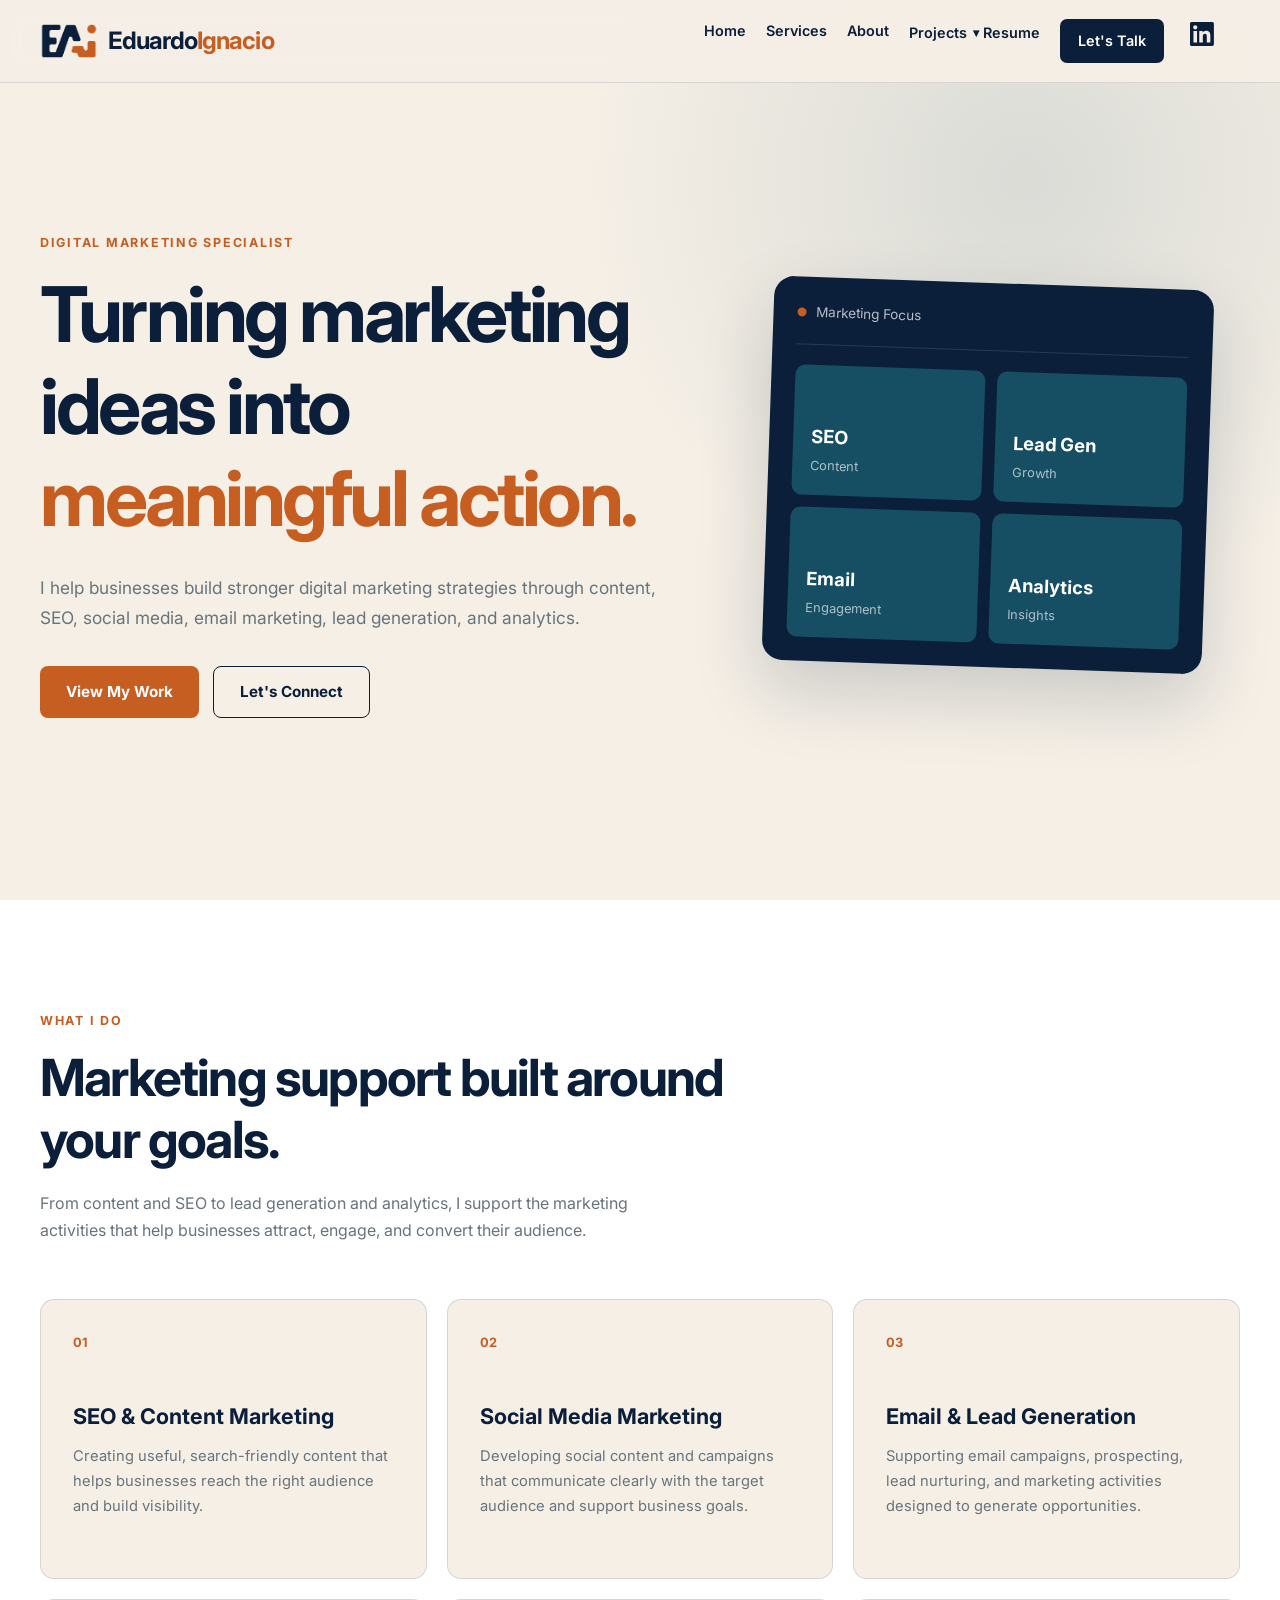
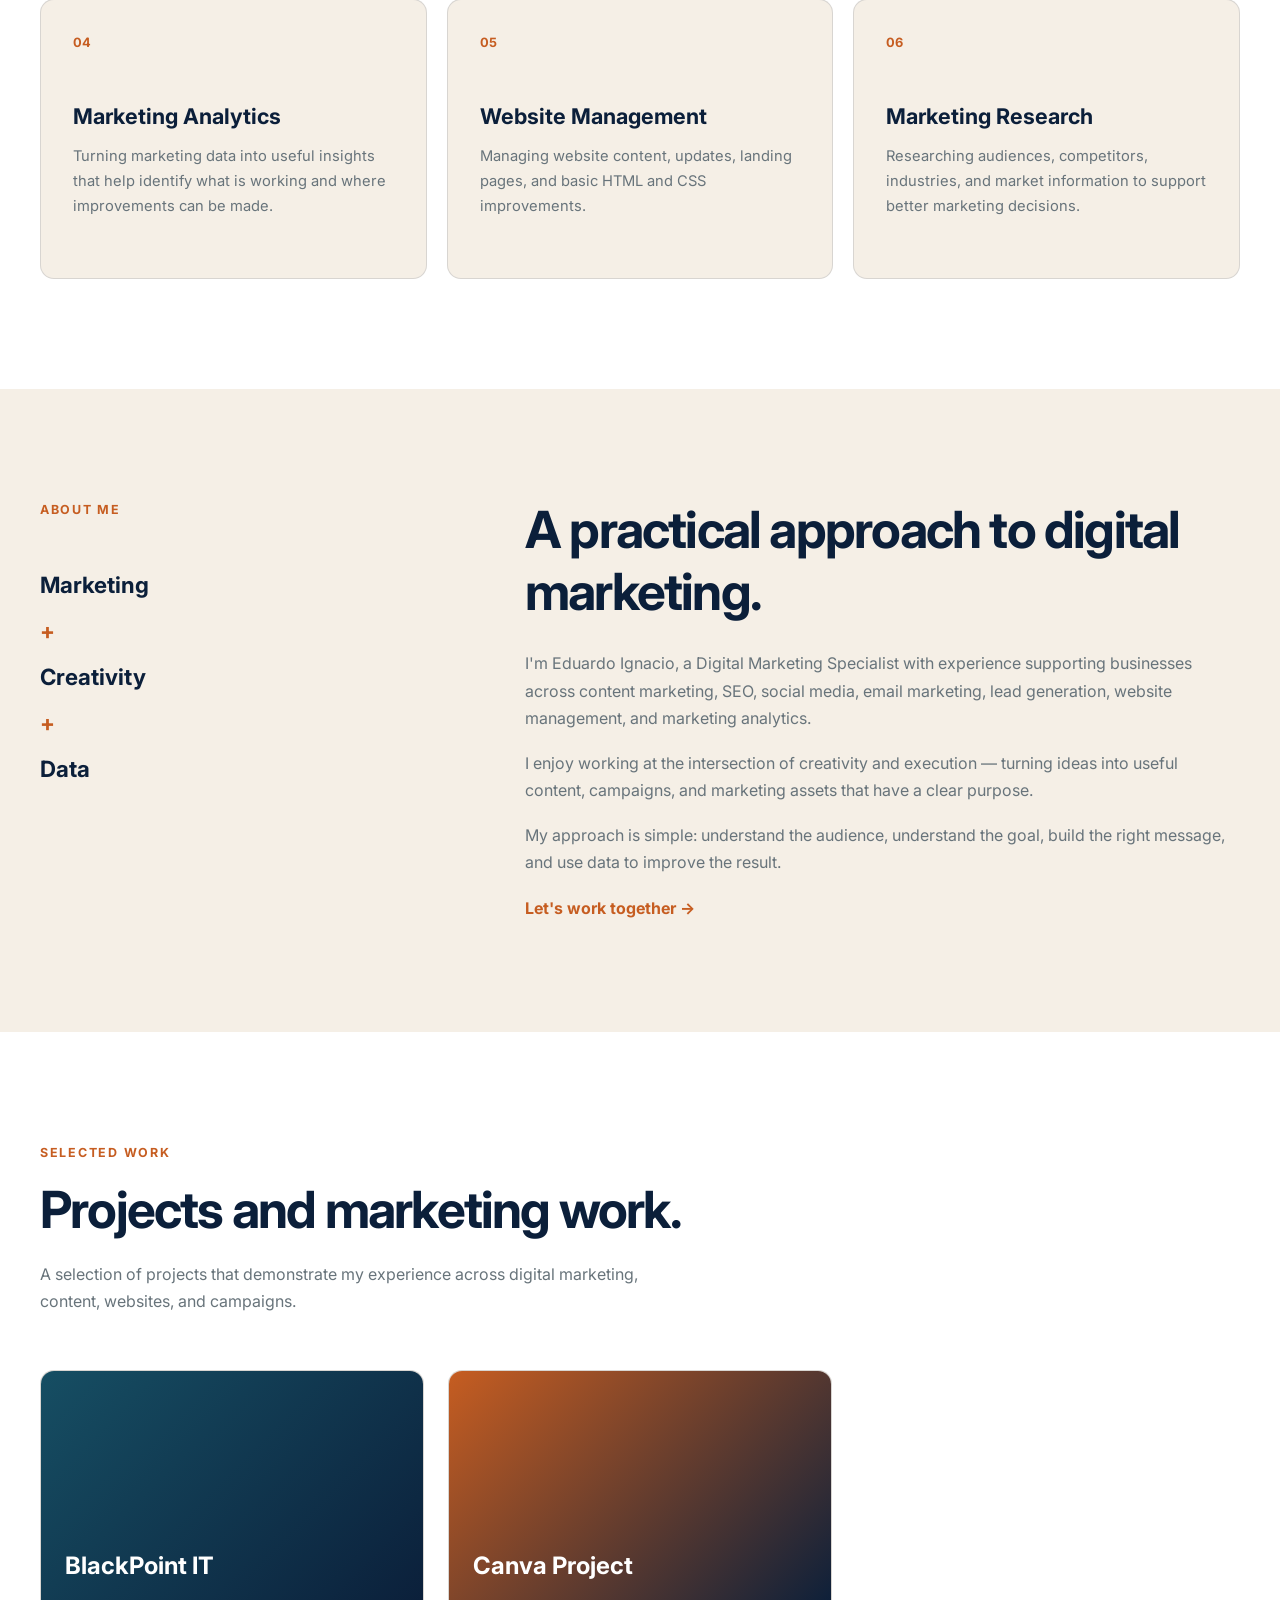
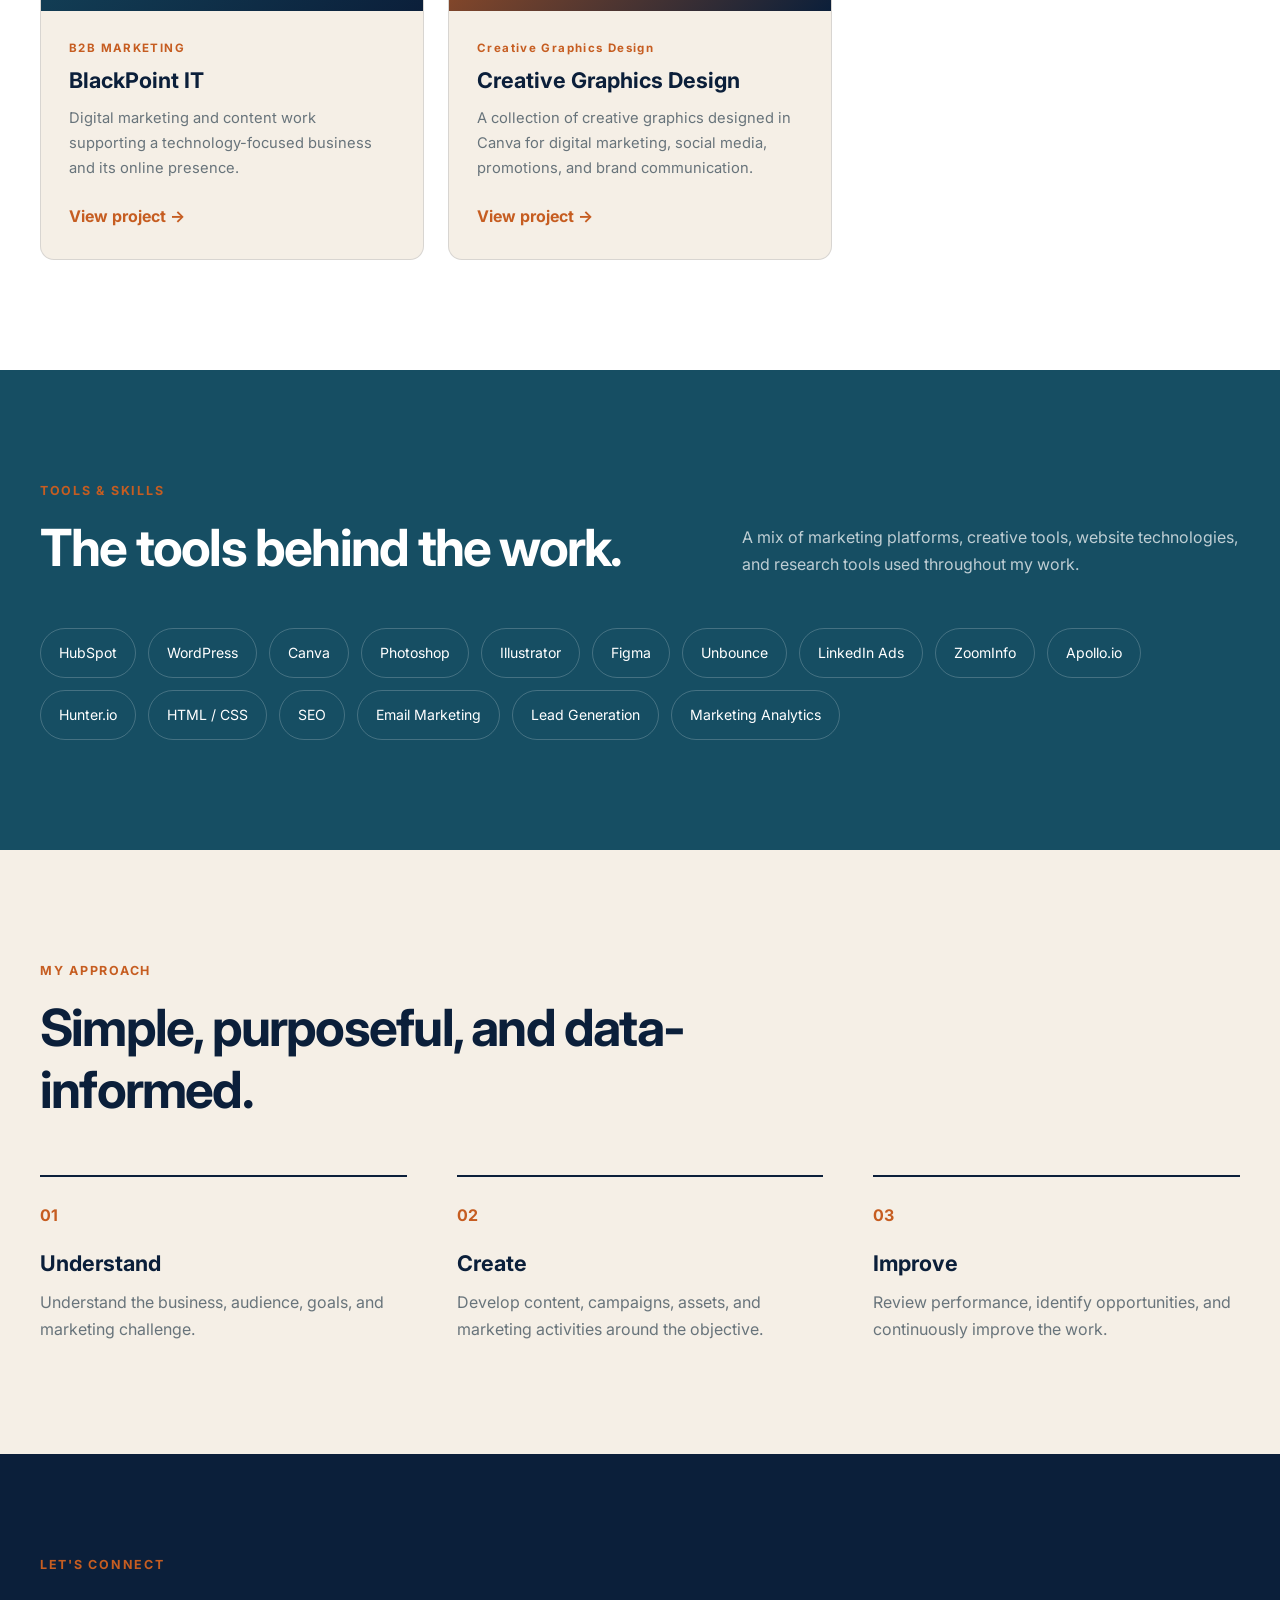
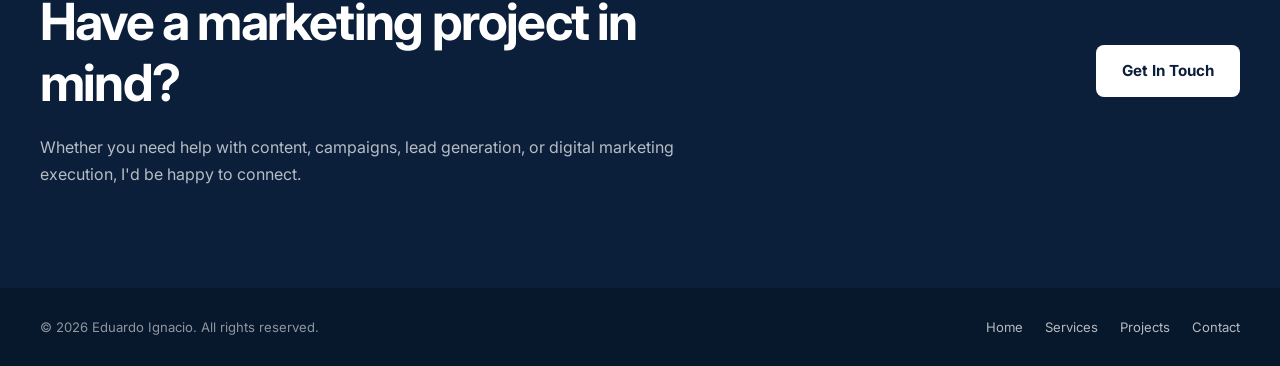
==== index.html @ 4093fd6a "Update index.html" ====
<!DOCTYPE html>
<html lang="en">
<head>
  <meta charset="UTF-8">

  <meta name="viewport" content="width=device-width, initial-scale=1.0">

  <meta
    name="description"
    content="Eduardo Ignacio is a Digital Marketing Specialist focused on SEO, content marketing, social media, email marketing, lead generation, and marketing analytics."
  >

  <title>Eduardo Ignacio | Digital Marketing Specialist</title>

  <!-- Google Font -->
  <link rel="preconnect" href="https://fonts.googleapis.com">
  <link rel="preconnect" href="https://fonts.gstatic.com" crossorigin>

  <link
    href="https://fonts.googleapis.com/css2?family=Inter:wght@400;500;600;700&display=swap"
    rel="stylesheet"
  >

  <link rel="icon" type="image/png" href="assets/favicon-b-o.png">

  <!-- Stylesheet -->
  <link rel="stylesheet" href="styles.css">
</head>

<body>

 <!-- =========================
     HEADER
========================== -->

<header class="site-header">

  <nav class="nav container" aria-label="Primary navigation">

    <a class="brand" href="index.html" aria-label="Eduardo Ignacio">

      <img src="assets/favicon-b-o.png" alt="Eduardo Ignacio">

    </a>

    <a href="index.html" class="logo">
      Eduardo<span>Ignacio</span>
    </a>



    <button
      class="menu-toggle"
      id="menu-toggle"
      type="button"
      aria-label="Open navigation menu"
      aria-expanded="false"
    >
      <span></span>
      <span></span>
      <span></span>
    </button>

    <div class="nav-links" id="nav-links">

      <a href="#home">Home</a>
      <a href="#services">Services</a>
      <a href="#about">About</a>

<div class="nav-dropdown">
  <a href="#projects" class="nav-dropdown-toggle">
    Projects
    <span class="dropdown-arrow">▾</span>
  </a>
  <a href="#resume">Resume</a>
  <div class="dropdown-menu">
    <a href="blackpoint-it.html">BlackPoint</a>
  </div>
</div>



      <a href="mailto:eaignacio03@gmail.com?subject=I%20would%20like%20to%20know%20more%20about%20your%20services&body=Hi%20Eduardo%2C%0A%0AI%20am%20interested%20in%20your%20services.%20Can%20you%20please%20get%20back%20to%20me,%20and%20let%27s%20talk%20about%20it.%0A%0AThank%20you%21"   target="_blank" rel="noopener noreferrer"  class="nav-cta" >Let's Talk</a>

      <div class="socials" aria-label="Social links">
        <a
          href="https://www.linkedin.com/in/eduardo-iii-ignacio-841a6138a/"
          target="_blank"
          rel="noopener noreferrer"
          aria-label="LinkedIn"
        >
          <img src="assets/LinkedIn_Icon.svg" alt="">
        </a>
      </div>

    </div>

  </nav>

</header>


  <main>

    <!-- =========================
         HERO
    ========================== -->

    <section class="hero" id="home">

      <div class="container hero-container">

        <div class="hero-content">

          <p class="eyebrow">
            DIGITAL MARKETING SPECIALIST
          </p>

          <h1>
            Turning marketing ideas into
            <span>meaningful action.</span>
          </h1>

          <p class="hero-description">
            I help businesses build stronger digital marketing strategies
            through content, SEO, social media, email marketing, lead
            generation, and analytics.
          </p>

          <div class="hero-buttons">

            <a href="#projects" class="btn btn-primary">
              View My Work
            </a>

            <a href="mailto:eaignacio03@gmail.com?subject=I%20would%20like%20to%20know%20more%20about%20your%20services&body=Hi%20Eduardo%2C%0A%0AI%20am%20interested%20in%20your%20services.%20Can%20you%20please%20get%20back%20to%20me,%20and%20let%27s%20talk%20about%20it.%0A%0AThank%20you%21" target="_blank" rel="noopener noreferrer" class="btn btn-secondary">
              Let's Connect
            </a>

          </div>

        </div>


        <div class="hero-visual">

          <div class="hero-card">

            <div class="hero-card-top">
              <span class="status-dot"></span>
              <span>Marketing Focus</span>
            </div>

            <div class="hero-card-main">

              <div class="metric">
                <strong>SEO</strong>
                <span>Content</span>
              </div>

              <div class="metric">
                <strong>Lead Gen</strong>
                <span>Growth</span>
              </div>

              <div class="metric">
                <strong>Email</strong>
                <span>Engagement</span>
              </div>

              <div class="metric">
                <strong>Analytics</strong>
                <span>Insights</span>
              </div>

            </div>

          </div>

        </div>

      </div>

    </section>


    <!-- =========================
         SERVICES
    ========================== -->

    <section class="section services-section" id="services">

      <div class="container">

        <div class="section-heading">

          <p class="eyebrow">
            WHAT I DO
          </p>

          <h2>
            Marketing support built around your goals.
          </h2>

          <p>
            From content and SEO to lead generation and analytics,
            I support the marketing activities that help businesses
            attract, engage, and convert their audience.
          </p>

        </div>


        <div class="services-grid">

          <article class="service-card">

            <div class="service-number">01</div>

            <h3>
              SEO & Content Marketing
            </h3>

            <p>
              Creating useful, search-friendly content that helps
              businesses reach the right audience and build visibility.
            </p>

          </article>


          <article class="service-card">

            <div class="service-number">02</div>

            <h3>
              Social Media Marketing
            </h3>

            <p>
              Developing social content and campaigns that communicate
              clearly with the target audience and support business goals.
            </p>

          </article>


          <article class="service-card">

            <div class="service-number">03</div>

            <h3>
              Email & Lead Generation
            </h3>

            <p>
              Supporting email campaigns, prospecting, lead nurturing,
              and marketing activities designed to generate opportunities.
            </p>

          </article>


          <article class="service-card">

            <div class="service-number">04</div>

            <h3>
              Marketing Analytics
            </h3>

            <p>
              Turning marketing data into useful insights that help
              identify what is working and where improvements can be made.
            </p>

          </article>


          <article class="service-card">

            <div class="service-number">05</div>

            <h3>
              Website Management
            </h3>

            <p>
              Managing website content, updates, landing pages, and
              basic HTML and CSS improvements.
            </p>

          </article>


          <article class="service-card">

            <div class="service-number">06</div>

            <h3>
              Marketing Research
            </h3>

            <p>
              Researching audiences, competitors, industries, and
              market information to support better marketing decisions.
            </p>

          </article>

        </div>

      </div>

    </section>


    <!-- =========================
         ABOUT
    ========================== -->

    <section class="section about-section" id="about">

      <div class="container about-grid">

        <div class="about-label">

          <p class="eyebrow">
            ABOUT ME
          </p>

          <div class="about-highlight">
            <span>Marketing</span>
            <strong>+</strong>
            <span>Creativity</span>
            <strong>+</strong>
            <span>Data</span>
          </div>

        </div>


        <div class="about-content">

          <h2>
            A practical approach to digital marketing.
          </h2>

          <p>
            I'm Eduardo Ignacio, a Digital Marketing Specialist with
            experience supporting businesses across content marketing,
            SEO, social media, email marketing, lead generation,
            website management, and marketing analytics.
          </p>

          <p>
            I enjoy working at the intersection of creativity and
            execution — turning ideas into useful content, campaigns,
            and marketing assets that have a clear purpose.
          </p>

          <p>
            My approach is simple: understand the audience, understand
            the goal, build the right message, and use data to improve
            the result.
          </p>

          <a href="mailto:eaignacio03@gmail.com?subject=I%20would%20like%20to%20know%20more%20about%20your%20services&body=Hi%20Eduardo%2C%0A%0AI%20am%20interested%20in%20your%20services.%20Can%20you%20please%20get%20back%20to%20me,%20and%20let%27s%20talk%20about%20it.%0A%0AThank%20you%21" target="_blank" rel="noopener noreferrer" class="text-link">
            Let's work together →
          </a>

        </div>

      </div>

    </section>


    <!-- =========================
         PROJECTS
    ========================== -->

    <section class="section projects-section" id="projects">

      <div class="container">

        <div class="section-heading">

          <p class="eyebrow">
            SELECTED WORK
          </p>

          <h2>
            Projects and marketing work.
          </h2>

          <p>
            A selection of projects that demonstrate my experience
            across digital marketing, content, websites, and campaigns.
          </p>

        </div>


        <div class="projects-grid">

<!-- /Temporarily Hidden/

          <article class="project-card">

            <div class="project-image project-image-one">
              <span>Digital Dealer</span>
            </div>

            <div class="project-content">

              <p class="project-category">
                EVENT MARKETING
              </p>

              <h3>
                Digital Dealer
              </h3>

              <p>
                Marketing support across event content, email campaigns,
                SEO, website content, and digital communications.
              </p>

              <a href="#" class="text-link">
                View project →
              </a>

            </div>

          </article>

-->
          <article class="project-card">

            <div class="project-image project-image-two">
              <span>BlackPoint IT</span>
            </div>

            <div class="project-content">

              <p class="project-category">
                B2B MARKETING
              </p>

              <h3>
                BlackPoint IT
              </h3>

              <p>
                Digital marketing and content work supporting a
                technology-focused business and its online presence.
              </p>

              <a href="blackpoint-it.html" class="text-link">
                View project →
              </a>

            </div>

          </article>


          <article class="project-card">

            <div class="project-image project-image-three">
              <span>Canva Project</span>
            </div>

            <div class="project-content">

              <p class="project-category">
                Creative Graphics Design
              </p>

              <h3>
                Creative Graphics Design
              </h3>

              <p>
                A collection of creative graphics designed in Canva for digital marketing, social media, promotions, and brand communication.
              </p>

              <a href="https://www.canva.com/design/DAHWvpJ0Lf8/FbAU0pNaQBJ4EvLHcNLMhA/edit" class="text-link">
                View project →
              </a>

            </div>

          </article>

        </div>

      </div>

    </section>


    <!-- =========================
         SKILLS
    ========================== -->

    <section class="section skills-section" id="skills">

      <div class="container">

        <div class="skills-header">

          <div>

            <p class="eyebrow">
              TOOLS & SKILLS
            </p>

            <h2>
              The tools behind the work.
            </h2>

          </div>

          <p>
            A mix of marketing platforms, creative tools, website
            technologies, and research tools used throughout my work.
          </p>

        </div>


        <div class="skills-list">

          <span>HubSpot</span>
          <span>WordPress</span>
          <span>Canva</span>
          <span>Photoshop</span>
          <span>Illustrator</span>
          <span>Figma</span>
          <span>Unbounce</span>
          <span>LinkedIn Ads</span>
          <span>ZoomInfo</span>
          <span>Apollo.io</span>
          <span>Hunter.io</span>
          <span>HTML / CSS</span>
          <span>SEO</span>
          <span>Email Marketing</span>
          <span>Lead Generation</span>
          <span>Marketing Analytics</span>

        </div>

      </div>

    </section>


    <!-- =========================
         PROCESS
    ========================== -->

    <section class="section process-section">

      <div class="container">

        <div class="section-heading">

          <p class="eyebrow">
            MY APPROACH
          </p>

          <h2>
            Simple, purposeful, and data-informed.
          </h2>

        </div>


        <div class="process-grid">

          <div class="process-item">

            <span>01</span>

            <h3>
              Understand
            </h3>

            <p>
              Understand the business, audience, goals, and
              marketing challenge.
            </p>

          </div>


          <div class="process-item">

            <span>02</span>

            <h3>
              Create
            </h3>

            <p>
              Develop content, campaigns, assets, and marketing
              activities around the objective.
            </p>

          </div>


          <div class="process-item">

            <span>03</span>

            <h3>
              Improve
            </h3>

            <p>
              Review performance, identify opportunities, and
              continuously improve the work.
            </p>

          </div>

        </div>

      </div>

    </section>


    <!-- =========================
         CONTACT
    ========================== -->

    <section class="contact-section" id="contact">

      <div class="container contact-container">

        <div>

          <p class="eyebrow">
            LET'S CONNECT
          </p>

          <h2>
            Have a marketing project in mind?
          </h2>

          <p>
            Whether you need help with content, campaigns, lead
            generation, or digital marketing execution, I'd be happy
            to connect.
          </p>

        </div>


        <a
          href="mailto:eaignacio03@gmail.com?subject=I%20would%20like%20to%20know%20more%20about%20your%20services&body=Hi%20Eduardo%2C%0A%0AI%20am%20interested%20in%20your%20services.%20Can%20you%20please%20get%20back%20to%20me,%20and%20let%27s%20talk%20about%20it.%0A%0AThank%20you%21" target="_blank" rel="noopener noreferrer"
          class="btn btn-light"
        >
          Get In Touch
        </a>

      </div>

    </section>

  </main>


  <!-- =========================
       FOOTER
  ========================== -->

  <footer class="site-footer">

    <div class="container footer-container">

      <p>
        © <span id="current-year"></span> Eduardo Ignacio.
        All rights reserved.
      </p>

      <div class="footer-links">

        <a href="#home">Home</a>
        <a href="#services">Services</a>
        <a href="#projects">Projects</a>
        <a href="#">Contact</a>

      </div>

    </div>

  </footer>


  <!-- JavaScript -->
  <script src="script.js"></script>

</body>
</html>
---- styles.css ----
/* =========================================================
   EDUARDO IGNACIO PORTFOLIO
   Main Stylesheet
   ========================================================= */

/* =========================================================
   9. SOCIAL MEDIA ICONS
   ========================================================= */

.socials {
  display: flex;
  gap: 15px;
  margin-left: 3px;
}

.socials img {
  width: 30px;
  height: 30px;
  display: block;
  object-fit: contain;
}



/* =========================================================
   VARIABLES
   ========================================================= */

:root {
  --main: #0b1f3a;
  --secondary: #164e63;
  --accent: #c65d21;
  --background: #f5efe6;
  --text: #263238;

  --white: #ffffff;
  --muted: #68747b;
  --border: rgba(11, 31, 58, 0.12);

  --max-width: 1200px;

  --radius: 14px;
  --transition: 0.25s ease;
}


/* =========================================================
   RESET
   ========================================================= */

* {
  box-sizing: border-box;
  margin: 0;
  padding: 0;
}

html {
  scroll-behavior: smooth;
}

body {
  font-family: "Inter", sans-serif;
  background: var(--background);
  color: var(--text);
  line-height: 1.7;
}

img {
  max-width: 100%;
  display: block;
}

a {
  color: inherit;
  text-decoration: none;
}

button,
a {
  -webkit-tap-highlight-color: transparent;
}


/* =========================================================
   GLOBAL
   ========================================================= */

.container {
  width: min(100% - 40px, var(--max-width));
  margin: 0 auto;
}

.section {
  padding: 110px 0;
}

.eyebrow {
  margin-bottom: 16px;
  color: var(--accent);
  font-size: 0.78rem;
  font-weight: 700;
  letter-spacing: 0.14em;
}

h1,
h2,
h3 {
  color: var(--main);
  line-height: 1.2;
}

h1 {
  font-size: clamp(3rem, 6vw, 5.2rem);
  letter-spacing: -0.045em;
}

h2 {
  font-size: clamp(2.2rem, 4vw, 3.5rem);
  letter-spacing: -0.035em;
}

h3 {
  font-size: 1.35rem;
}

p {
  color: var(--text);
}

.text-link {
  display: inline-block;
  color: var(--accent);
  font-weight: 700;
  transition: var(--transition);
}

.text-link:hover {
  color: var(--secondary);
  transform: translateX(4px);
}


/* =========================================================
   BUTTONS
   ========================================================= */

.btn {
  display: inline-flex;
  align-items: center;
  justify-content: center;

  min-height: 52px;
  padding: 0 26px;

  border-radius: 8px;

  font-size: 0.95rem;
  font-weight: 700;

  transition:
    transform var(--transition),
    background var(--transition),
    color var(--transition);
}

.btn:hover {
  transform: translateY(-2px);
}

.btn-primary {
  background: var(--accent);
  color: var(--white);
}

.btn-primary:hover {
  background: #a94d1b;
}

.btn-secondary {
  border: 1px solid var(--main);
  color: var(--main);
}

.btn-secondary:hover {
  background: var(--main);
  color: var(--white);
}

.btn-light {
  background: var(--white);
  color: var(--main);
}

.btn-light:hover {
  background: var(--background);
}


/* =========================================================
   HEADER
   ========================================================= */

.site-header {
  position: fixed;
  top: 0;
  left: 0;

  width: 100%;

  z-index: 1000;

  background: rgba(245, 239, 230, 0.94);

  border-bottom: 1px solid var(--border);

  backdrop-filter: blur(12px);
}

.nav {
  min-height: 82px;
  display: flex;
  align-items: center;
  justify-content: flex-start;
}


/* BRAND / LOGO */

.brand {
  display: flex;
  align-items: center;
}

.brand img {
  display: block;
  width: 58px;
  height: 58px;
  object-fit: contain;
}

.logo {
  color: var(--main);
  font-size: 1.5rem;
  font-weight: 700;
  letter-spacing: -0.04em;
  margin-left: 10px;
}

.logo span {
  color: var(--accent);
}

.nav-links {
  display: flex;
  align-items: left;
  gap: 20px;
  margin-left: 430px;
}

.nav-links a {
  color: var(--main);
  font-size: 0.9rem;
  font-weight: 600;

  transition: color var(--transition);
}

.nav-links a:hover {
  color: var(--accent);
}

.nav-links .nav-cta {
  padding: 10px 18px;

  background: var(--main);
  color: var(--white);

  border-radius: 7px;
}

.nav-links .nav-cta:hover {
  background: var(--accent);
  color: var(--white);
}

/* =========================
   PROJECTS DROPDOWN
========================= */

.nav-dropdown {
  position: relative;
}

.nav-dropdown-toggle {
  display: inline-flex;
  align-items: center;
  gap: 6px;
}

.dropdown-arrow {
  font-size: 0.75rem;
  transition: transform 0.25s ease;
}

/* Dropdown menu */

.dropdown-menu {
  position: absolute;
  top: calc(100% + 12px);
  left: 50%;
  transform: translateX(-50%) translateY(6px);

  width: 190px;
  padding: 8px;

  background: var(--white);
  border: 1px solid var(--border);
  border-radius: 12px;

  box-shadow: 0 12px 30px rgba(11, 31, 58, 0.12);

  opacity: 0;
  visibility: hidden;
  pointer-events: none;

  transition:
    opacity 0.2s ease,
    visibility 0.2s ease,
    transform 0.2s ease;

  z-index: 1000;
}

/* Small invisible bridge between Projects and dropdown */
.dropdown-menu::before {
  content: "";
  position: absolute;
  top: -12px;
  left: 0;
  right: 0;
  height: 12px;
}

/* Show dropdown on hover */

.nav-dropdown:hover .dropdown-menu,
.nav-dropdown:focus-within .dropdown-menu {
  opacity: 1;
  visibility: visible;
  pointer-events: auto;
  transform: translateX(-50%) translateY(0);
}

/* Rotate arrow */

.nav-dropdown:hover .dropdown-arrow,
.nav-dropdown:focus-within .dropdown-arrow {
  transform: rotate(180deg);
}

/* Dropdown link */

.dropdown-menu a {
  display: block;
  padding: 11px 14px;

  color: var(--main);
  font-size: 0.9rem;
  font-weight: 600;

  border-radius: 8px;
  text-decoration: none;

  transition:
    background 0.2s ease,
    color 0.2s ease;
}

.dropdown-menu a:hover,
.dropdown-menu a:focus {
  background: var(--background);
  color: var(--accent);
}


/* =========================================================
   MOBILE MENU
   ========================================================= */

.menu-toggle {
  display: none;

  width: 44px;
  height: 44px;

  border: 0;
  background: transparent;

  cursor: pointer;
}

.menu-toggle span {
  display: block;

  width: 24px;
  height: 2px;

  margin: 5px auto;

  background: var(--main);

  transition: var(--transition);
}


/* =========================================================
   HERO
   ========================================================= */

.hero {
  min-height: 100vh;

  display: flex;
  align-items: center;

  padding: 150px 0 100px;

  background:
    radial-gradient(
      circle at 80% 20%,
      rgba(22, 78, 99, 0.12),
      transparent 35%
    ),
    var(--background);
}

.hero-container {
  display: grid;

  grid-template-columns:
    minmax(0, 1.1fr)
    minmax(300px, 0.9fr);

  align-items: center;

  gap: 80px;
}

.hero-content {
  max-width: 720px;
}

.hero h1 span {
  color: var(--accent);
}

.hero-description {
  max-width: 650px;

  margin: 28px 0 34px;

  color: var(--muted);

  font-size: 1.08rem;
}

.hero-buttons {
  display: flex;
  flex-wrap: wrap;
  gap: 14px;
}


/* =========================================================
   HERO CARD
   ========================================================= */

.hero-visual {
  display: flex;
  justify-content: center;
}

.hero-card {
  width: 100%;
  max-width: 440px;

  padding: 24px;

  background: var(--main);

  border-radius: 20px;

  box-shadow:
    0 30px 70px rgba(11, 31, 58, 0.18);

  transform: rotate(2deg);
}

.hero-card-top {
  display: flex;
  align-items: center;
  gap: 10px;

  padding-bottom: 20px;

  color: rgba(255, 255, 255, 0.7);

  border-bottom: 1px solid rgba(255, 255, 255, 0.12);

  font-size: 0.85rem;
}

.status-dot {
  width: 9px;
  height: 9px;

  border-radius: 50%;

  background: var(--accent);
}

.hero-card-main {
  display: grid;

  grid-template-columns: 1fr 1fr;

  gap: 12px;

  margin-top: 20px;
}

.metric {
  min-height: 130px;

  display: flex;
  flex-direction: column;
  justify-content: flex-end;

  padding: 18px;

  background: var(--secondary);

  border-radius: 10px;
}

.metric strong {
  color: var(--white);

  font-size: 1.15rem;
}

.metric span {
  margin-top: 3px;

  color: rgba(255, 255, 255, 0.65);

  font-size: 0.8rem;
}


/* =========================================================
   SECTION HEADING
   ========================================================= */

.section-heading {
  max-width: 750px;

  margin-bottom: 55px;
}

.section-heading h2 {
  margin-bottom: 20px;
}

.section-heading > p:last-child {
  max-width: 650px;

  color: var(--muted);
}


/* =========================================================
   SERVICES
   ========================================================= */

.services-section {
  background: var(--white);
}

.services-grid {
  display: grid;

  grid-template-columns:
    repeat(3, minmax(0, 1fr));

  gap: 20px;
}

.service-card {
  min-height: 280px;

  padding: 32px;

  border: 1px solid var(--border);

  border-radius: var(--radius);

  background: var(--background);

  transition:
    transform var(--transition),
    box-shadow var(--transition);
}

.service-card:hover {
  transform: translateY(-6px);

  box-shadow:
    0 20px 40px rgba(11, 31, 58, 0.08);
}

.service-number {
  margin-bottom: 50px;

  color: var(--accent);

  font-size: 0.8rem;
  font-weight: 700;
}

.service-card h3 {
  margin-bottom: 14px;
}

.service-card p {
  color: var(--muted);
  font-size: 0.92rem;
}


/* =========================================================
   ABOUT
   ========================================================= */

.about-section {
  background: var(--background);
}

.about-grid {
  display: grid;

  grid-template-columns:
    0.7fr
    1.3fr;

  gap: 100px;
}

.about-highlight {
  display: flex;
  flex-direction: column;

  max-width: 220px;

  margin-top: 45px;

  color: var(--main);

  font-size: 1.4rem;
  font-weight: 700;
}

.about-highlight strong {
  margin: 8px 0;

  color: var(--accent);
}

.about-content {
  max-width: 700px;
}

.about-content h2 {
  margin-bottom: 28px;
}

.about-content p {
  margin-bottom: 18px;

  color: var(--muted);
}


/* =========================================================
   PROJECTS
   ========================================================= */

.projects-section {
  background: var(--white);
}

.projects-grid {
  display: grid;

  grid-template-columns:
    repeat(3, minmax(0, 1fr));

  gap: 24px;
}

.project-card {
  overflow: hidden;

  background: var(--background);

  border: 1px solid var(--border);

  border-radius: var(--radius);
}

.project-image {
  min-height: 240px;

  display: flex;
  align-items: flex-end;

  padding: 24px;

  background: var(--main);

  color: var(--white);

  font-size: 1.5rem;
  font-weight: 700;
}

.project-image-one {
  background:
    linear-gradient(
      135deg,
      var(--main),
      var(--secondary)
    );
}

.project-image-two {
  background:
    linear-gradient(
      135deg,
      var(--secondary),
      var(--main)
    );
}

.project-image-three {
  background:
    linear-gradient(
      135deg,
      var(--accent),
      var(--main)
    );
}

.project-content {
  padding: 28px;
}

.project-category {
  margin-bottom: 10px;

  color: var(--accent);

  font-size: 0.72rem;
  font-weight: 700;

  letter-spacing: 0.12em;
}

.project-content h3 {
  margin-bottom: 12px;
}

.project-content p:not(.project-category) {
  margin-bottom: 22px;

  color: var(--muted);

  font-size: 0.92rem;
}


/* =========================================================
   SKILLS
   ========================================================= */

.skills-section {
  background: var(--secondary);
}

.skills-section h2,
.skills-section .eyebrow {
  color: var(--white);
}

.skills-section .eyebrow {
  color: var(--accent);
}

.skills-header {
  display: grid;

  grid-template-columns:
    1fr
    0.8fr;

  gap: 80px;

  align-items: end;

  margin-bottom: 50px;
}

.skills-header > p {
  color: rgba(255, 255, 255, 0.72);
}

.skills-list {
  display: flex;

  flex-wrap: wrap;

  gap: 12px;
}

.skills-list span {
  padding: 12px 18px;

  border: 1px solid rgba(255, 255, 255, 0.2);

  border-radius: 50px;

  color: var(--white);

  font-size: 0.88rem;

  transition: var(--transition);
}

.skills-list span:hover {
  background: var(--accent);

  border-color: var(--accent);
}


/* =========================================================
   PROCESS
   ========================================================= */

.process-section {
  background: var(--background);
}

.process-grid {
  display: grid;

  grid-template-columns:
    repeat(3, minmax(0, 1fr));

  gap: 50px;
}

.process-item {
  padding-top: 25px;

  border-top: 2px solid var(--main);
}

.process-item > span {
  color: var(--accent);

  font-weight: 700;
}

.process-item h3 {
  margin: 22px 0 12px;
}

.process-item p {
  color: var(--muted);
}


/* =========================================================
   CONTACT
   ========================================================= */

.contact-section {
  padding: 100px 0;

  background: var(--main);
}

.contact-container {
  display: flex;

  align-items: center;
  justify-content: space-between;

  gap: 50px;
}

.contact-container h2 {
  max-width: 700px;

  margin-bottom: 20px;

  color: var(--white);
}

.contact-container p:not(.eyebrow) {
  max-width: 650px;

  color: rgba(255, 255, 255, 0.7);
}


/* =========================================================
   FOOTER
   ========================================================= */

.site-footer {
  padding: 28px 0;

  background: #07172c;
}

.footer-container {
  display: flex;

  align-items: center;
  justify-content: space-between;

  gap: 20px;
}

.site-footer p {
  color: rgba(255, 255, 255, 0.55);

  font-size: 0.82rem;
}

.footer-links {
  display: flex;
  gap: 22px;
}

.footer-links a {
  color: rgba(255, 255, 255, 0.7);

  font-size: 0.82rem;

  transition: color var(--transition);
}

.footer-links a:hover {
  color: var(--accent);
}


/* =========================================================
   TABLET
   ========================================================= */

@media (max-width: 900px) {

  .section {
    padding: 85px 0;
  }

  .hero-container {
    grid-template-columns: 1fr;

    gap: 60px;
  }

  .hero-content {
    max-width: 800px;
  }

  .hero-visual {
    justify-content: flex-start;
  }

  .services-grid {
    grid-template-columns:
      repeat(2, minmax(0, 1fr));
  }

  .about-grid {
    grid-template-columns: 1fr;

    gap: 40px;
  }

  .about-highlight {
    flex-direction: row;
    align-items: center;

    gap: 12px;

    max-width: none;

    margin-top: 0;
  }

  .about-highlight strong {
    margin: 0;
  }

  .projects-grid {
    grid-template-columns:
      repeat(2, minmax(0, 1fr));
  }

  .projects-grid .project-card:last-child {
    grid-column: 1 / -1;
  }

  .skills-header {
    grid-template-columns: 1fr;

    gap: 20px;
  }

  .process-grid {
    gap: 30px;
  }

}


/* =========================================================
   MOBILE
   ========================================================= */

@media (max-width: 650px) {

  .container {
    width: min(100% - 30px, var(--max-width));
  }

  .section {
    padding: 70px 0;
  }

  /* Navigation */

.nav {
  min-height: 72px;
}

.brand img {
  width: 48px;
  height: 48px;
}

  .menu-toggle {
    display: block;
  }

  .nav-links {
    position: absolute;

    top: 72px;
    left: 0;

    width: 100%;

    display: none;
    flex-direction: column;
    align-items: stretch;

    gap: 0;

    padding: 15px;

    background: var(--main);

    box-shadow:
      0 20px 30px rgba(11, 31, 58, 0.12);
  }

  .nav-links.active {
    display: flex;
  }

  .nav-links a {
    padding: 14px 10px;

    color: var(--white);
  }

  .nav-links .nav-cta {
    margin-top: 8px;

    text-align: center;

    background: var(--accent);
  }

  /* Hero */

  .hero {
    min-height: auto;

    padding: 130px 0 80px;
  }

  .hero-container {
    gap: 45px;
  }

  .hero h1 {
    font-size: clamp(2.7rem, 12vw, 4rem);
  }

  .hero-description {
    font-size: 1rem;
  }

  .hero-buttons {
    flex-direction: column;
    align-items: stretch;
  }

  .btn {
    width: 100%;
  }

  .hero-card {
    transform: none;
  }

  .hero-card-main {
    grid-template-columns: 1fr 1fr;
  }

  .metric {
    min-height: 110px;
  }

  /* Services */

  .services-grid {
    grid-template-columns: 1fr;
  }

  /* Projects */

  .projects-grid {
    grid-template-columns: 1fr;
  }

  .projects-grid .project-card:last-child {
    grid-column: auto;
  }

  /* Process */

  .process-grid {
    grid-template-columns: 1fr;

    gap: 35px;
  }

  /* Contact */

  .contact-container {
    flex-direction: column;

    align-items: flex-start;
  }

  /* Footer */

  .footer-container {
    flex-direction: column;

    align-items: flex-start;
  }

  .footer-links {
    flex-wrap: wrap;
  }

}


/* =========================================================
   SMALL MOBILE
   ========================================================= */

@media (max-width: 400px) {

  .hero-card-main {
    grid-template-columns: 1fr;
  }

  .metric {
    min-height: 90px;
  }

  .about-highlight {
    flex-wrap: wrap;
  }

}
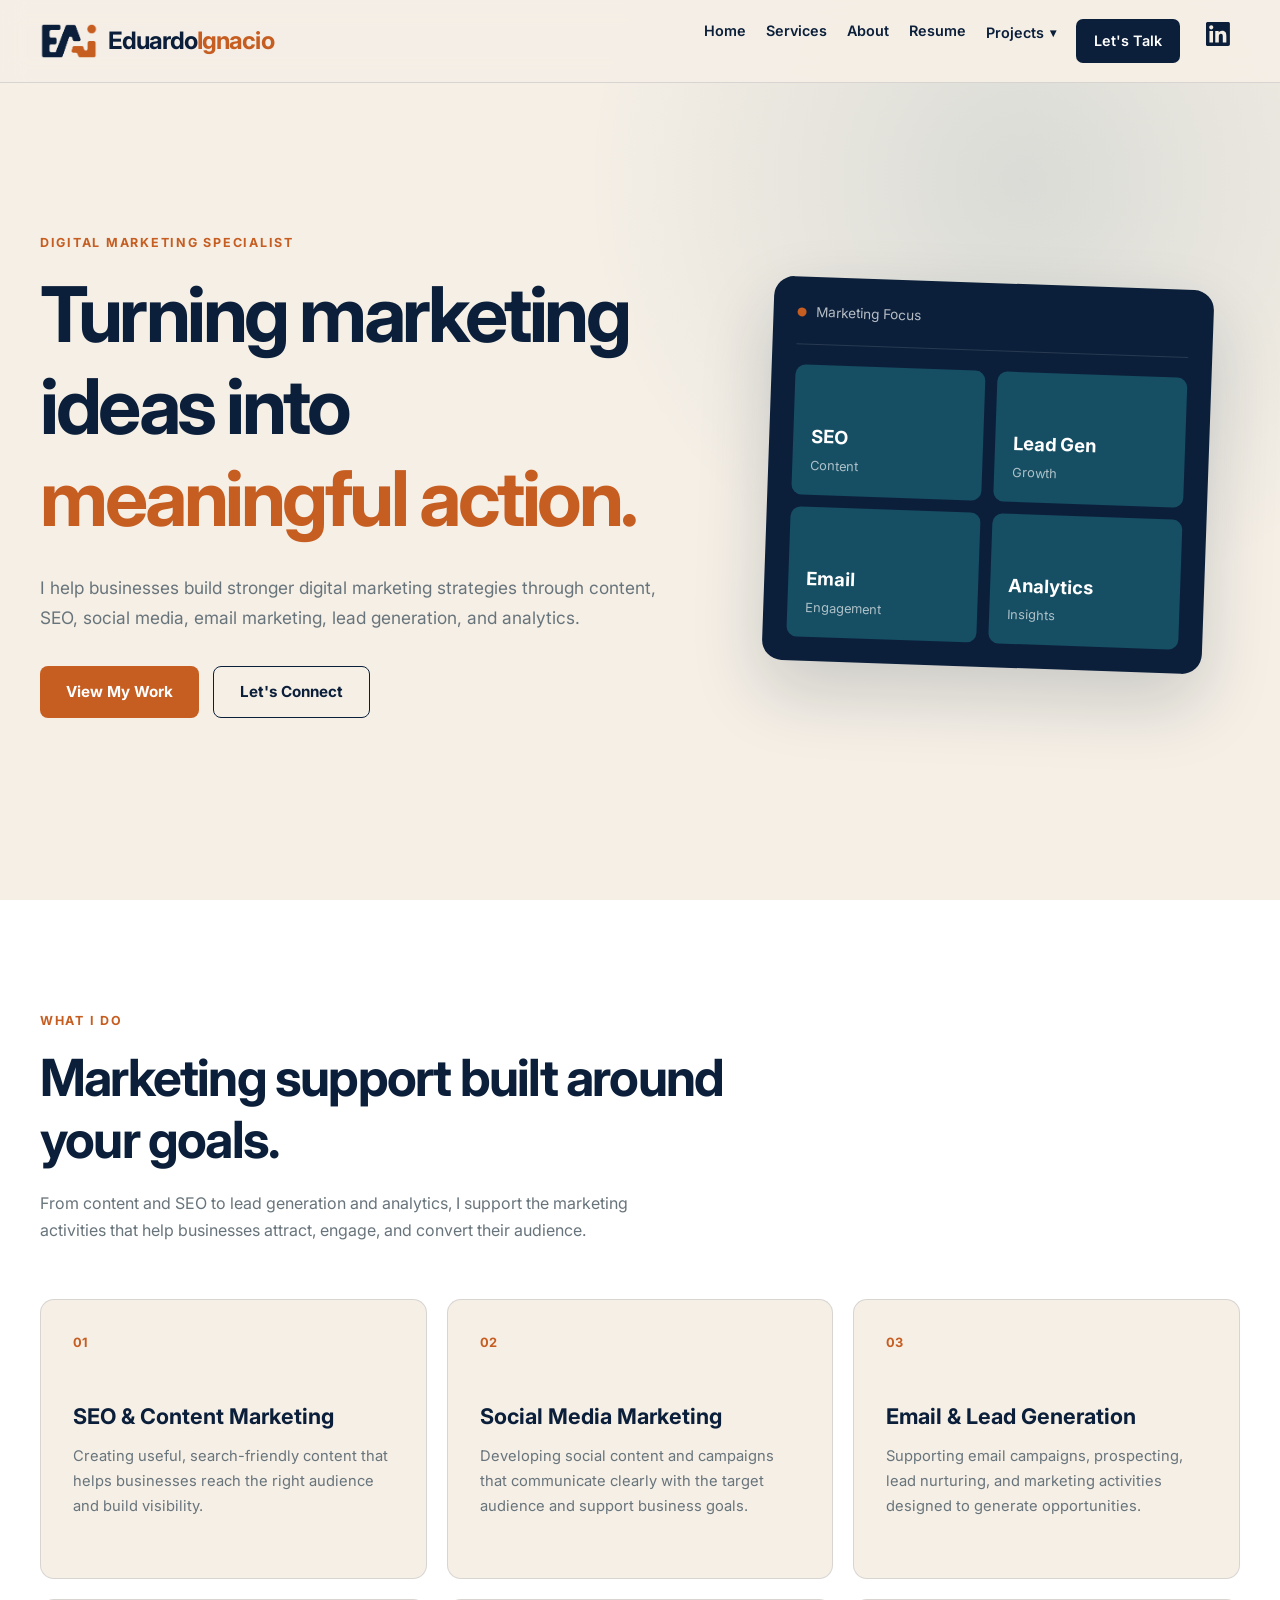
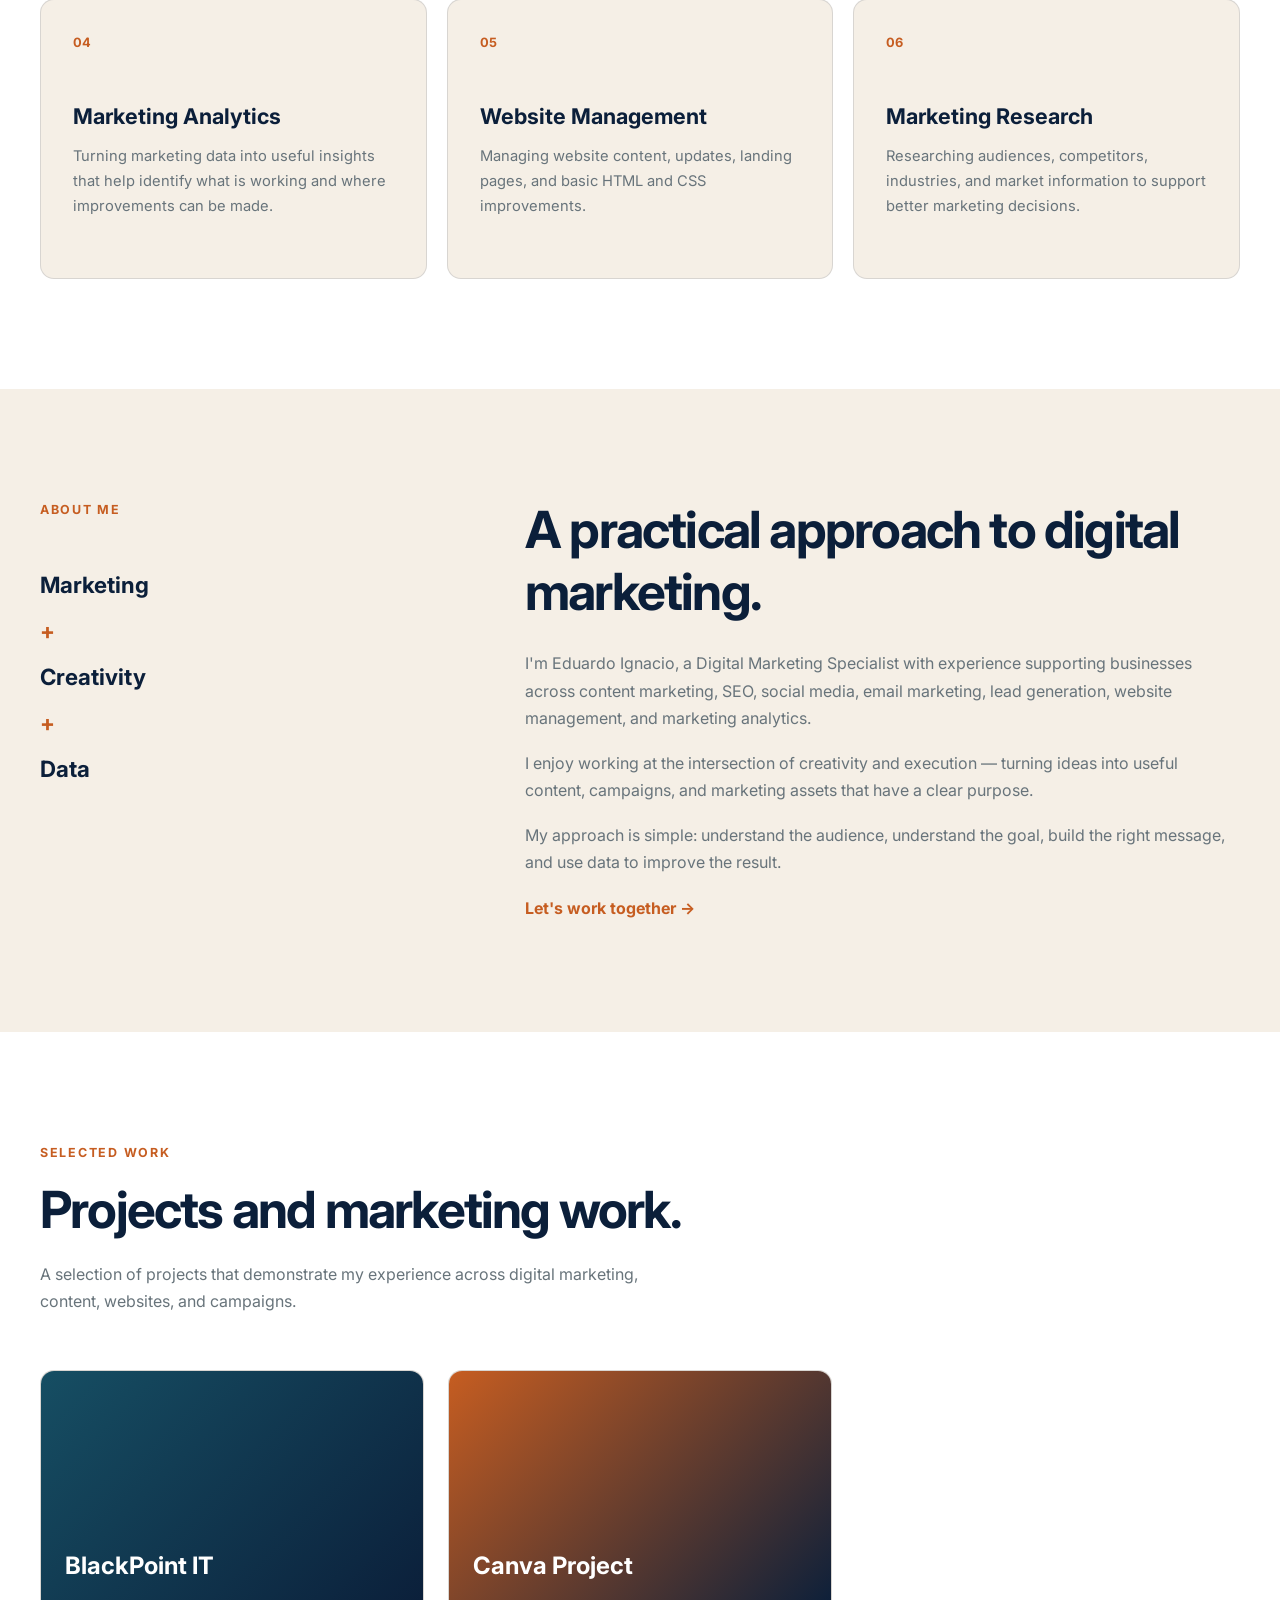
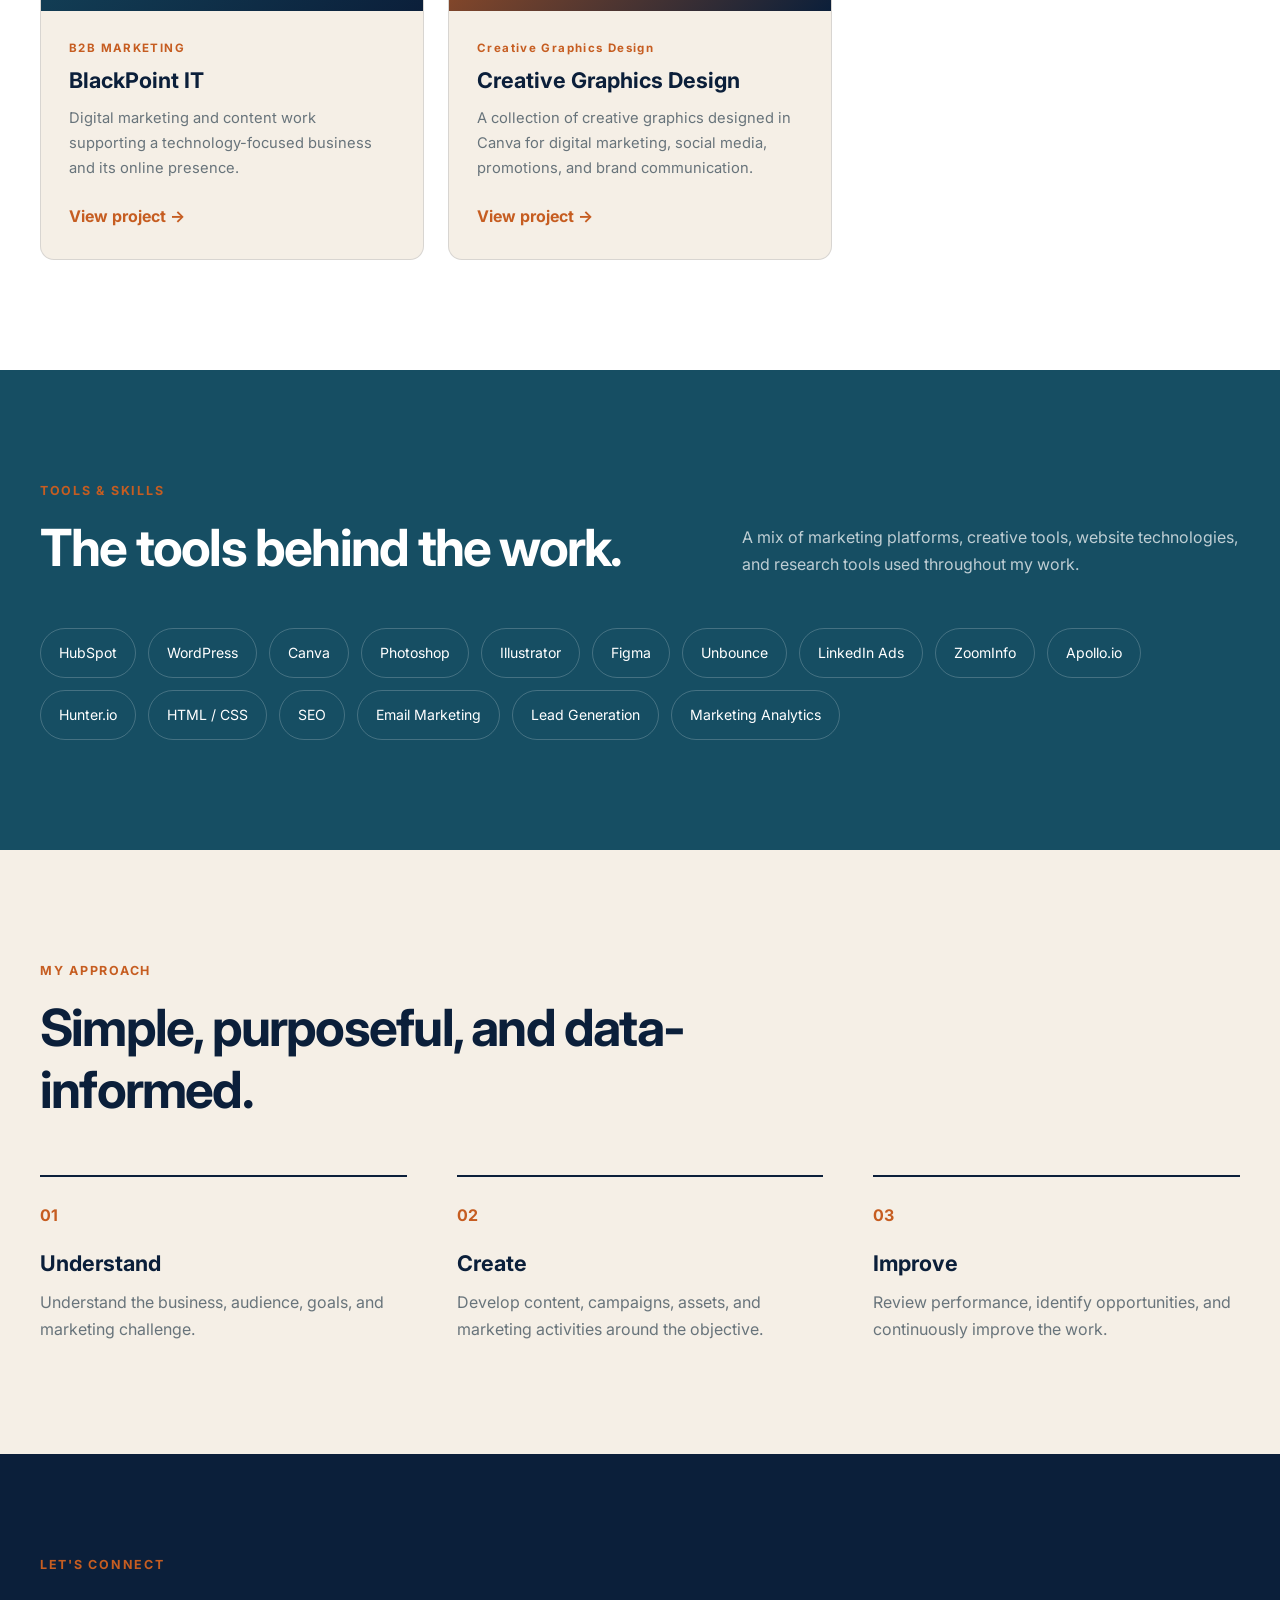
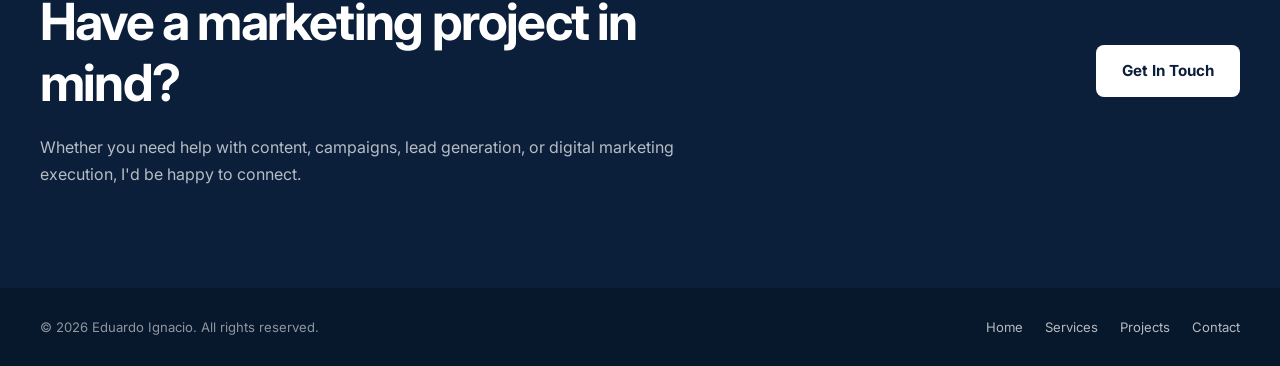
==== commit 515c5b39: "Update index.html" ====
--- a/index.html
+++ b/index.html
@@ -66,21 +66,17 @@
       <a href="#home">Home</a>
       <a href="#services">Services</a>
       <a href="#about">About</a>
-
+      <a href="#resume">Resume</a>
 <div class="nav-dropdown">
   <a href="#projects" class="nav-dropdown-toggle">
     Projects
     <span class="dropdown-arrow">▾</span>
   </a>
-  <a href="#resume">Resume</a>
   <div class="dropdown-menu">
     <a href="blackpoint-it.html">BlackPoint</a>
   </div>
 </div>
-
-
-
-      <a href="mailto:eaignacio03@gmail.com?subject=I%20would%20like%20to%20know%20more%20about%20your%20services&body=Hi%20Eduardo%2C%0A%0AI%20am%20interested%20in%20your%20services.%20Can%20you%20please%20get%20back%20to%20me,%20and%20let%27s%20talk%20about%20it.%0A%0AThank%20you%21"   target="_blank" rel="noopener noreferrer"  class="nav-cta" >Let's Talk</a>
+      <a href="mailto:eaignacio03@gmail.com?subject=I%20would%20like%20to%20know%20more%20about%20your%20services&body=Hi%20Eduardo%2C%0A%0AI%20am%20interested%20in%20your%20services.%20Can%20you%20please%20get%20back%20to%20me,%20and%20let%27s%20talk%20about%20it.%0A%0AThank%20you%21" target="_blank" rel="noopener noreferrer" class="nav-cta" >Let's Talk</a>
 
       <div class="socials" aria-label="Social links">
         <a
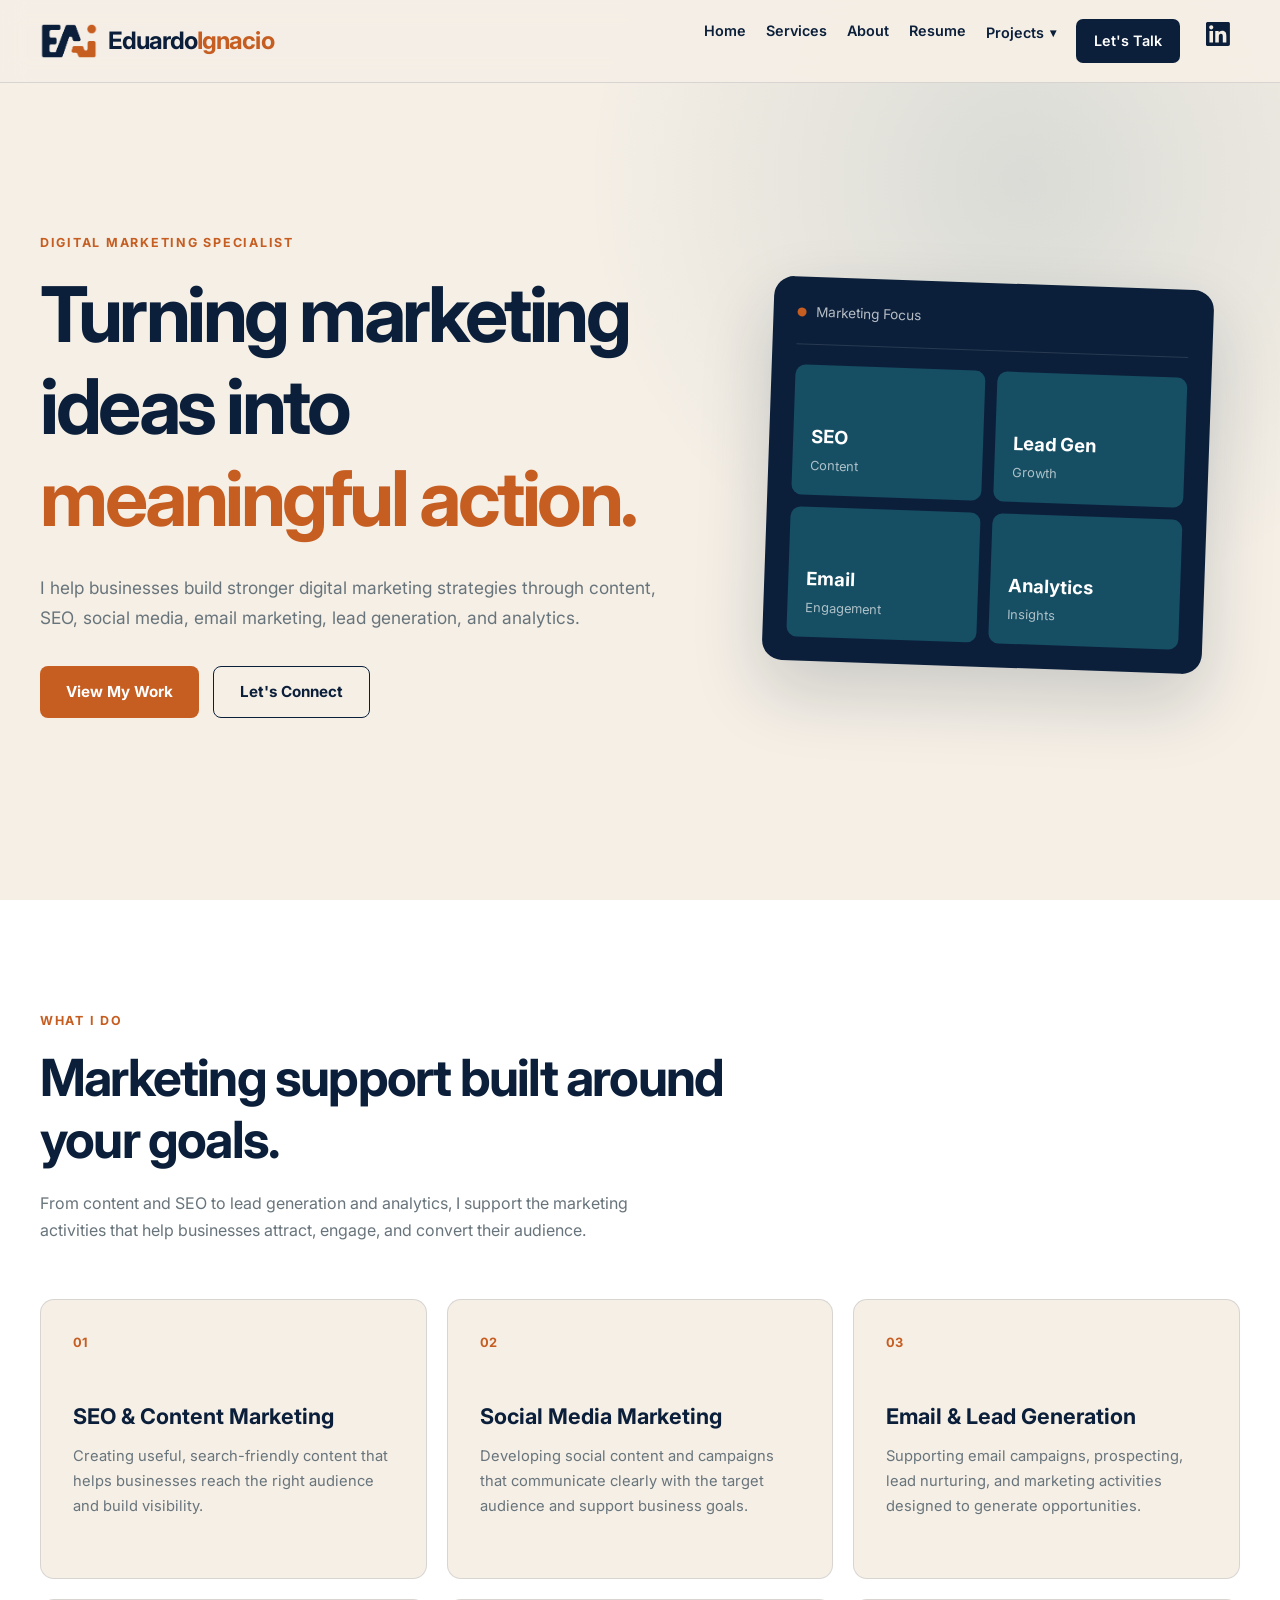
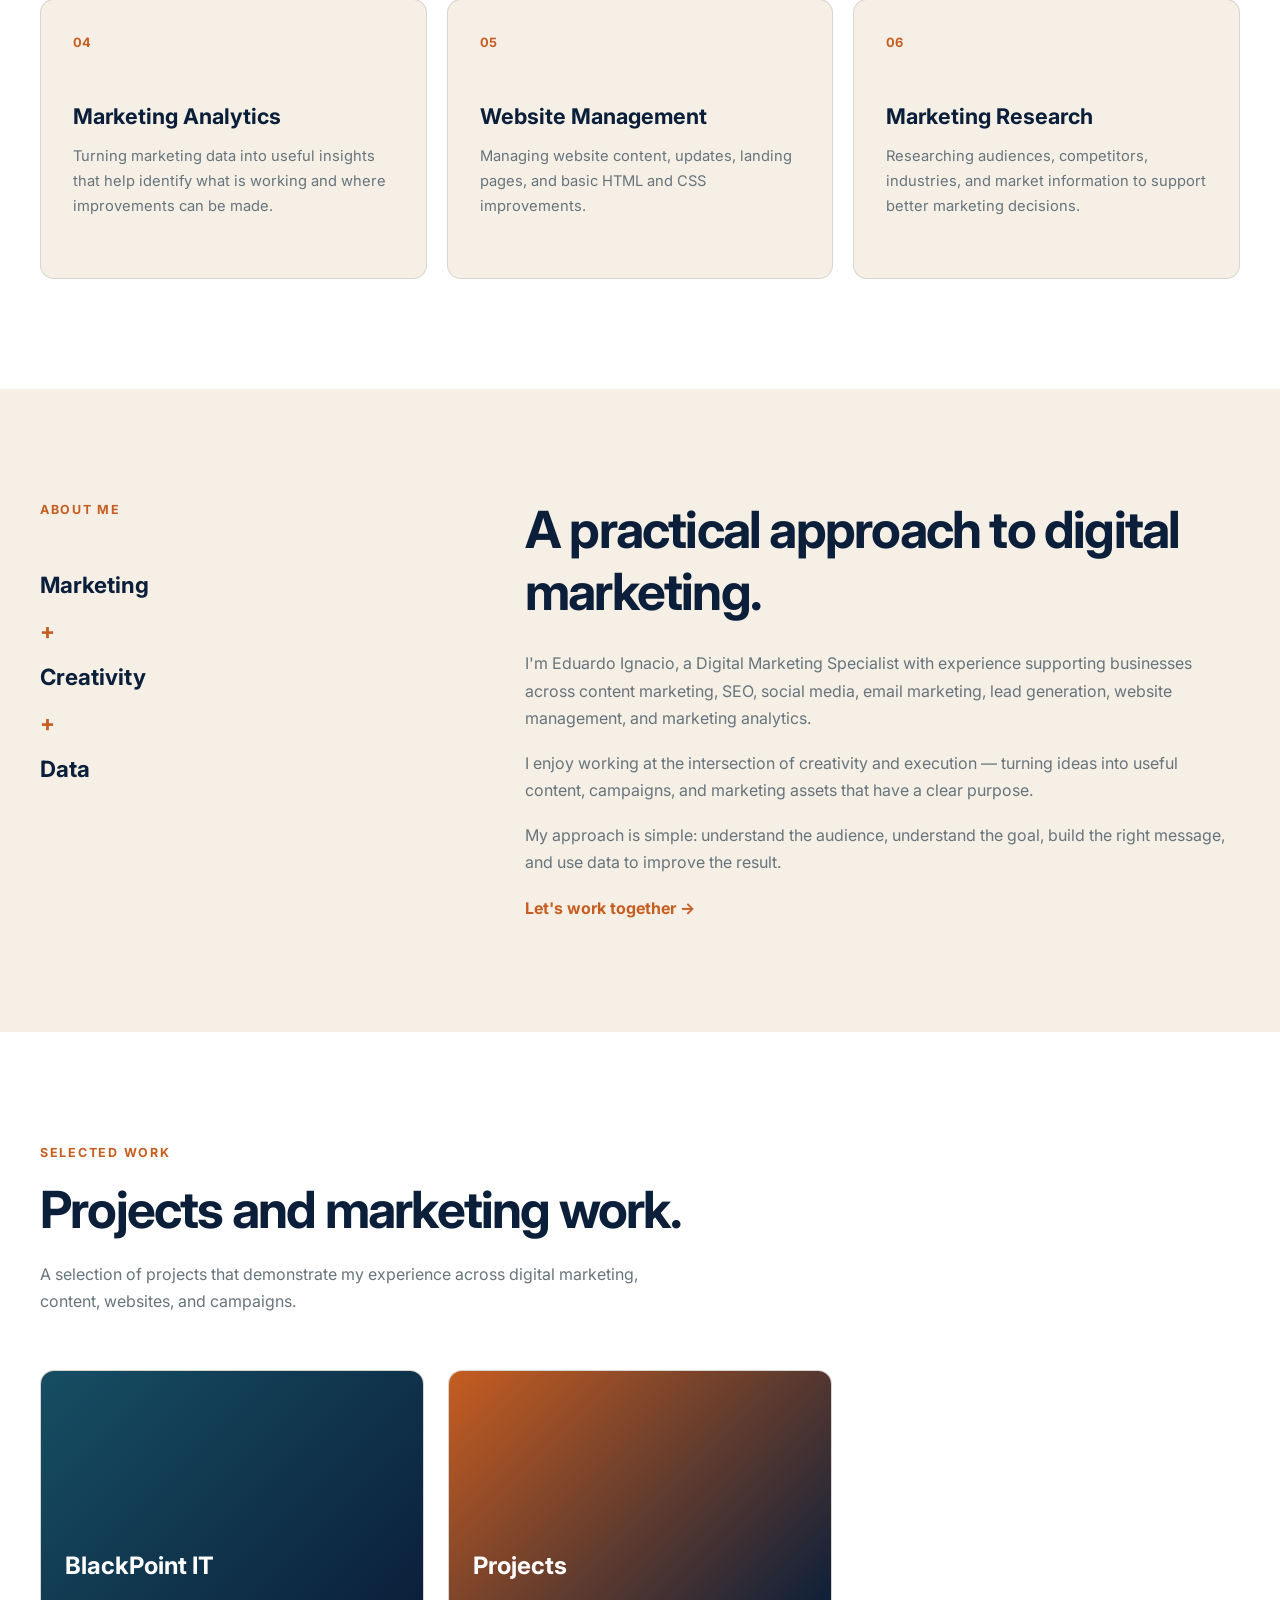
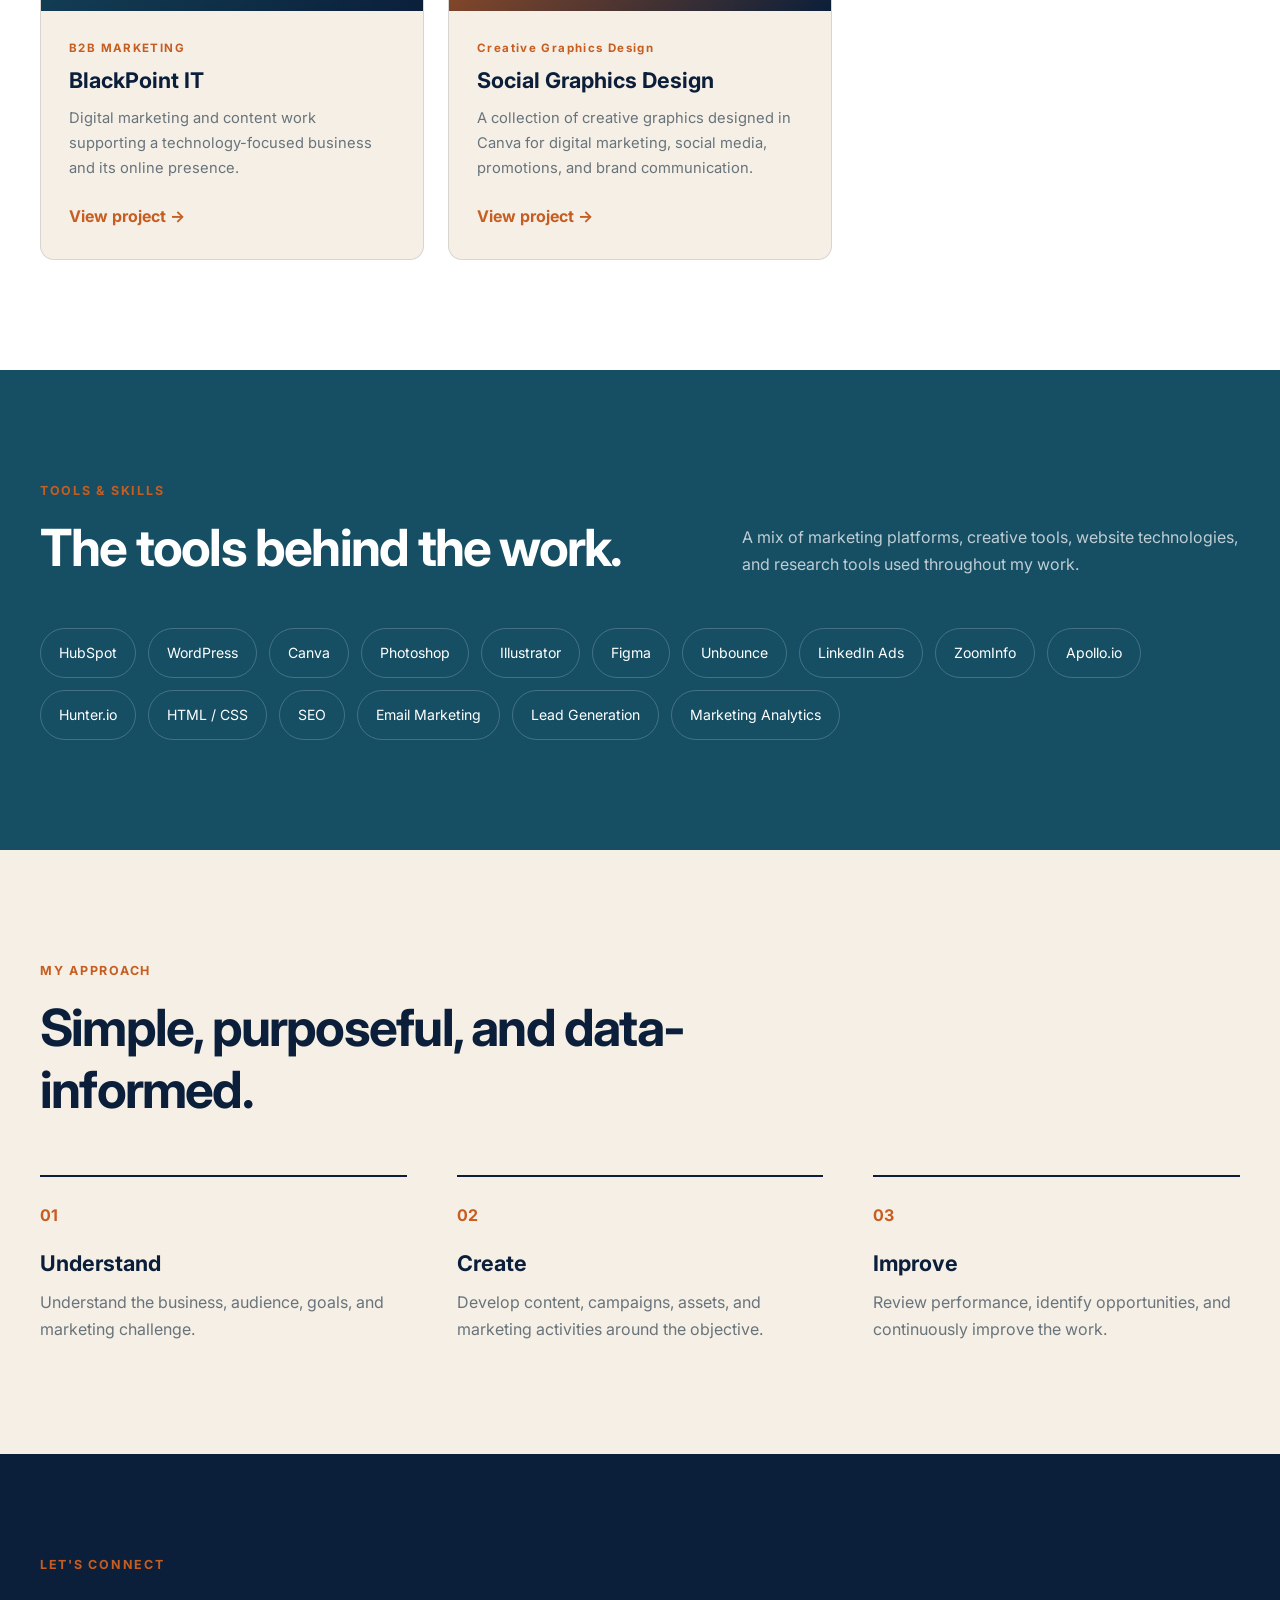
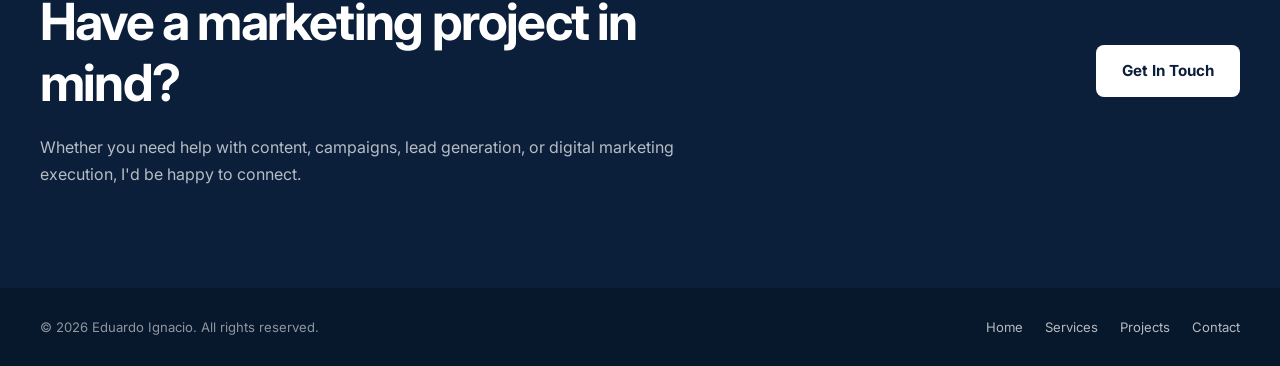
==== commit db5bdfbd: "Update index.html" ====
--- a/index.html
+++ b/index.html
@@ -66,7 +66,7 @@
       <a href="#home">Home</a>
       <a href="#services">Services</a>
       <a href="#about">About</a>
-      <a href="#resume">Resume</a>
+      <a href="resume.html">Resume</a>
 <div class="nav-dropdown">
   <a href="#projects" class="nav-dropdown-toggle">
     Projects
@@ -74,9 +74,17 @@
   </a>
   <div class="dropdown-menu">
     <a href="blackpoint-it.html">BlackPoint</a>
+    <a href="https://projectdesign25.my.canva.site/creative-graphics-design" target="_blank" class="text-link">Graphics Design</a>
+
+
   </div>
 </div>
-      <a href="mailto:eaignacio03@gmail.com?subject=I%20would%20like%20to%20know%20more%20about%20your%20services&body=Hi%20Eduardo%2C%0A%0AI%20am%20interested%20in%20your%20services.%20Can%20you%20please%20get%20back%20to%20me,%20and%20let%27s%20talk%20about%20it.%0A%0AThank%20you%21" target="_blank" rel="noopener noreferrer" class="nav-cta" >Let's Talk</a>
+
+<a href="mailto:eaignacio03@gmail.com?subject=I%20would%20like%20to%20know%20more%20about%20your%20services&body=Hi%20Eduardo%2C%0A%0AI%20am%20interested%20in%20your%20services.%20Can%20you%20please%20get%20back%20to%20me%2C%20and%20let%27s%20talk%20about%20it.%0A%0AThank%20you%21" target="_blank" rel="noopener noreferrer"
+  class="nav-cta"
+>
+  Let's Talk
+</a>
 
       <div class="socials" aria-label="Social links">
         <a
@@ -465,7 +473,7 @@
           <article class="project-card">
 
             <div class="project-image project-image-three">
-              <span>Canva Project</span>
+              <span>Projects</span>
             </div>
 
             <div class="project-content">
@@ -475,14 +483,14 @@
               </p>
 
               <h3>
-                Creative Graphics Design
+                Social Graphics Design
               </h3>
 
               <p>
                 A collection of creative graphics designed in Canva for digital marketing, social media, promotions, and brand communication.
               </p>
 
-              <a href="https://www.canva.com/design/DAHWvpJ0Lf8/FbAU0pNaQBJ4EvLHcNLMhA/edit" class="text-link">
+              <a href="https://projectdesign25.my.canva.site/creative-graphics-design" target="_blank" class="text-link">
                 View project →
               </a>
 
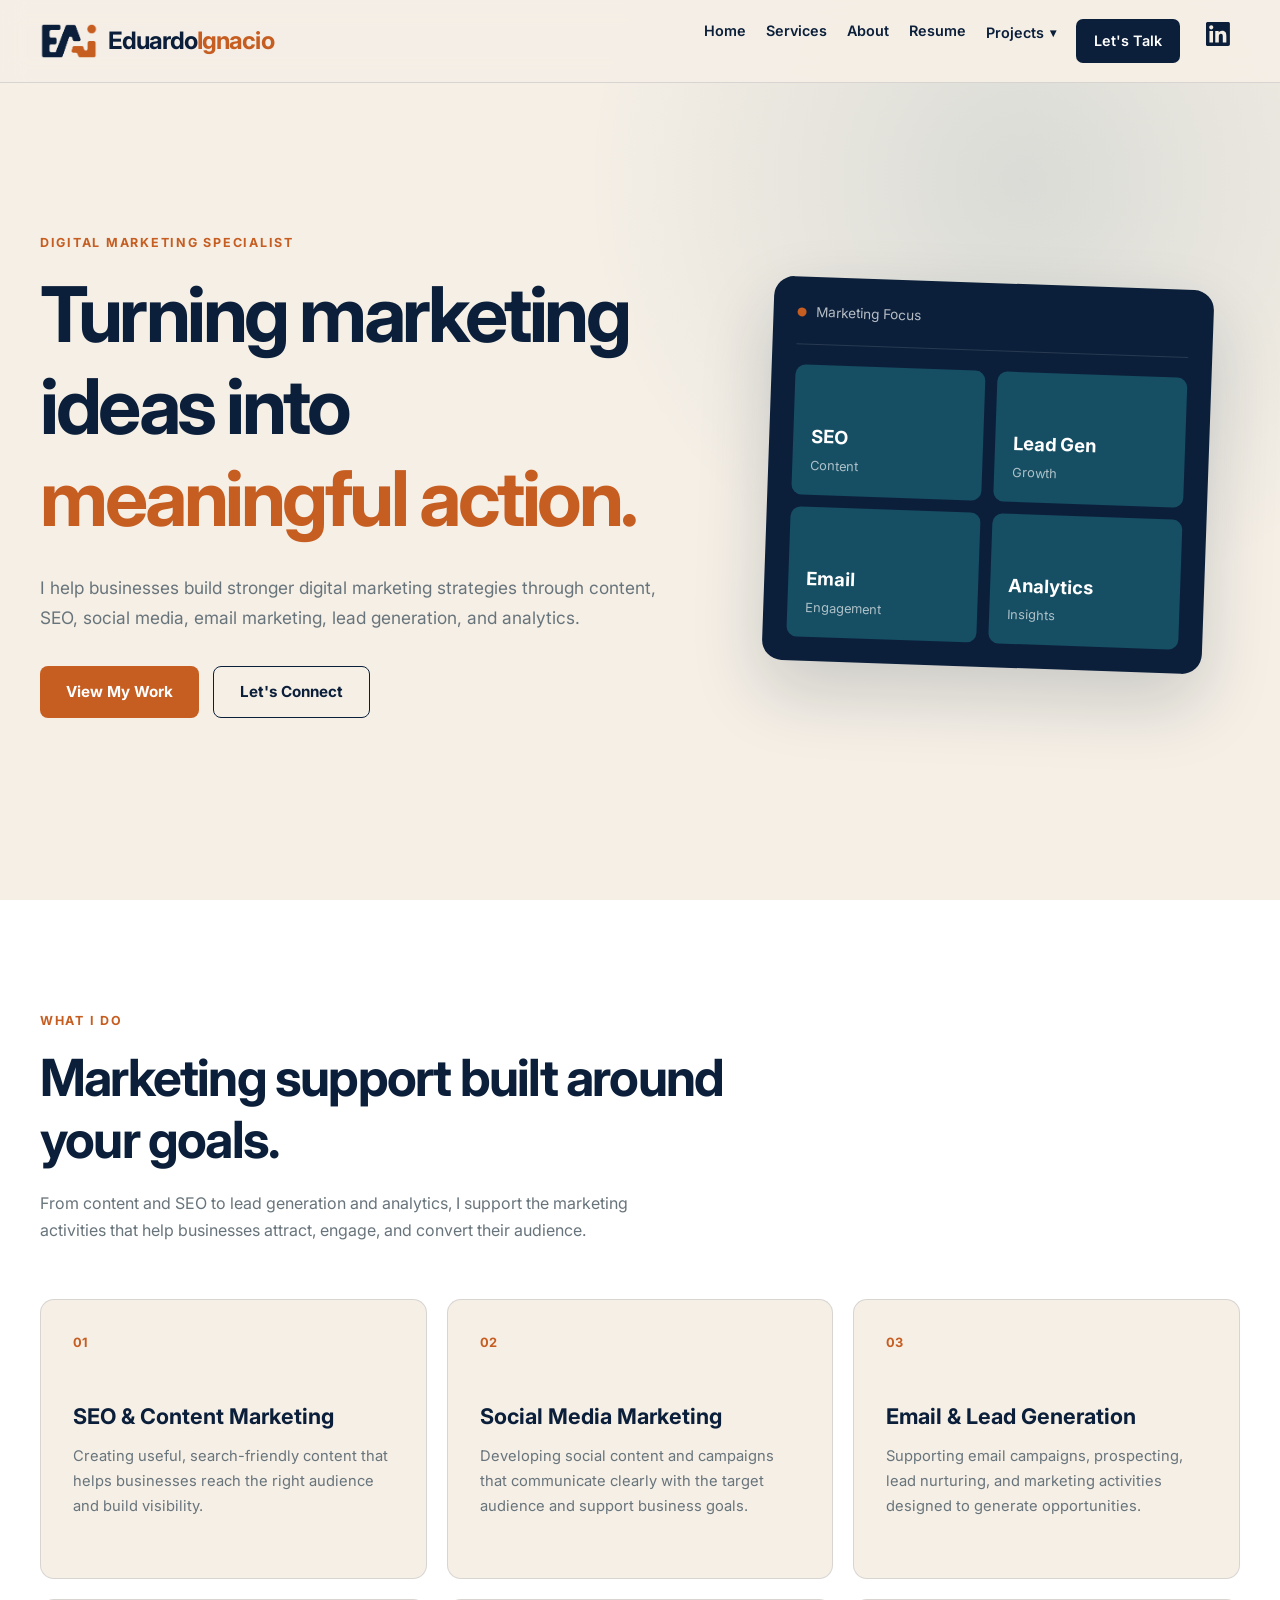
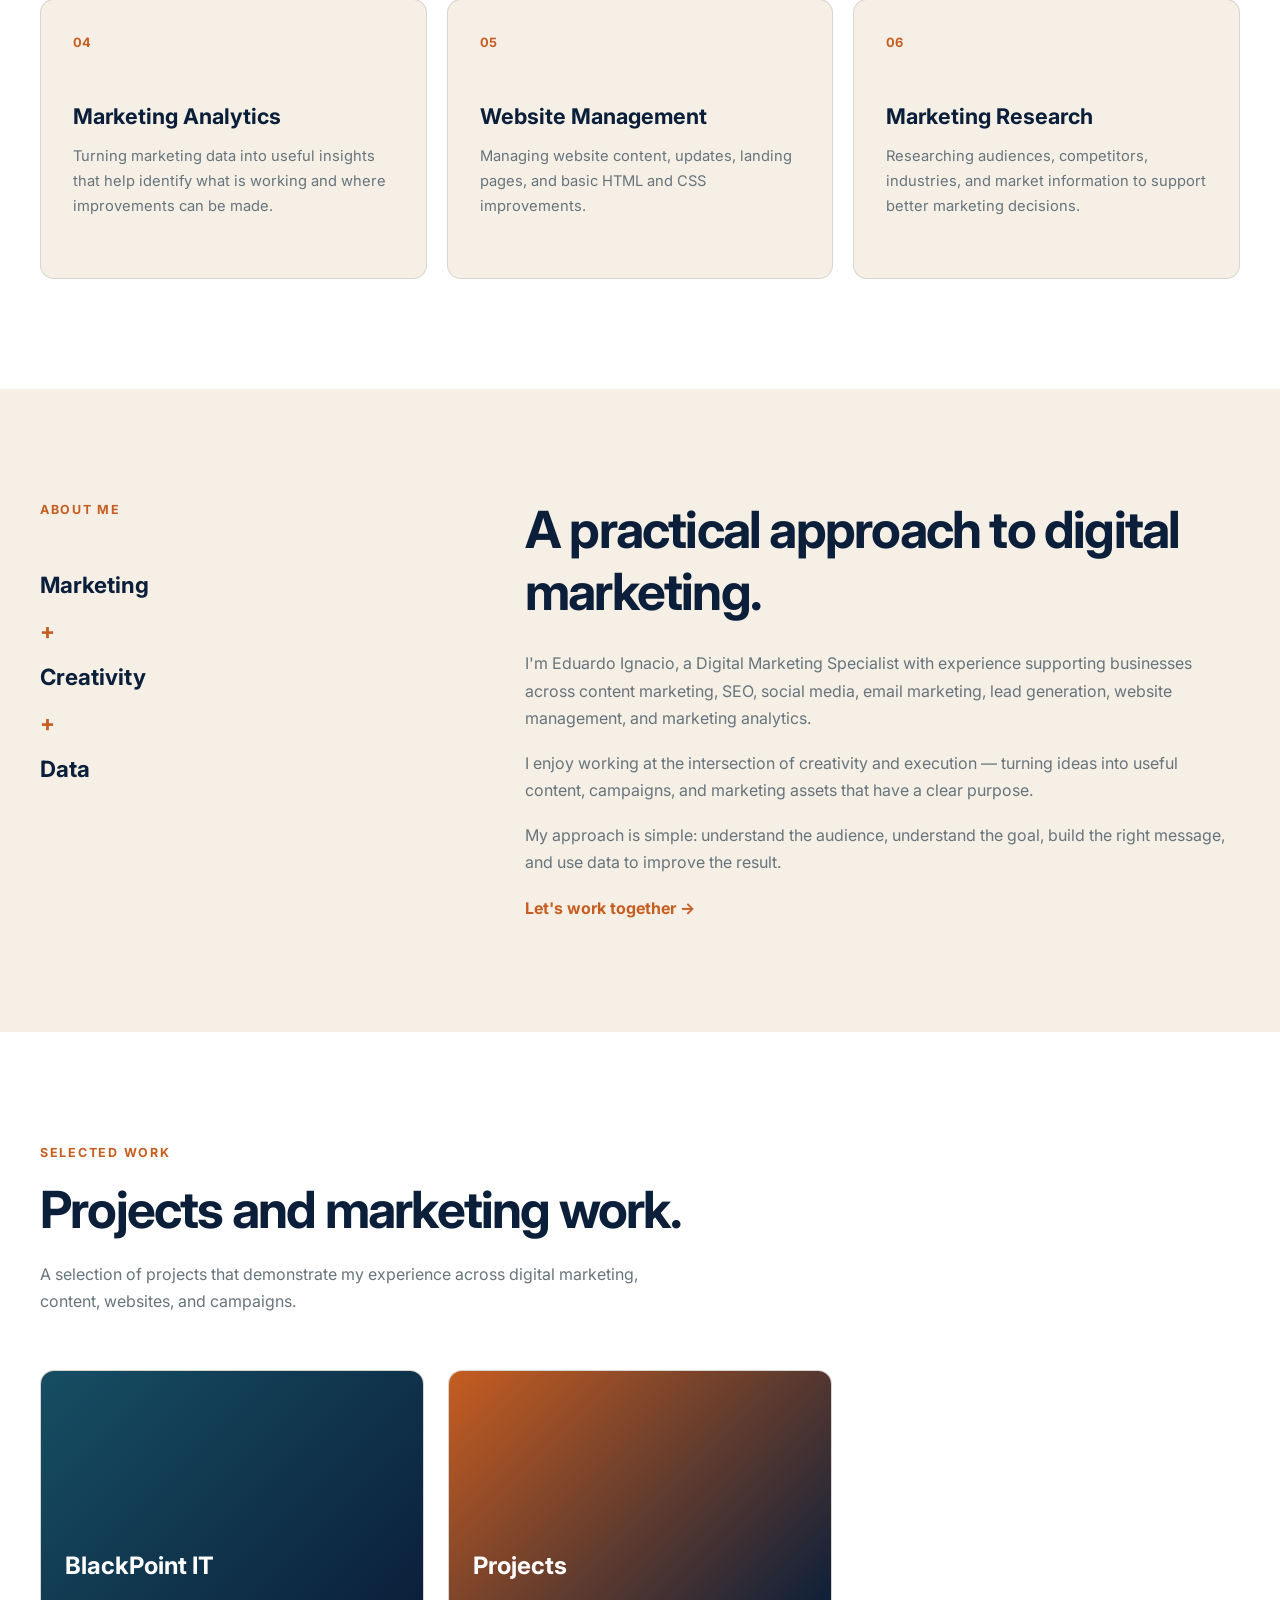
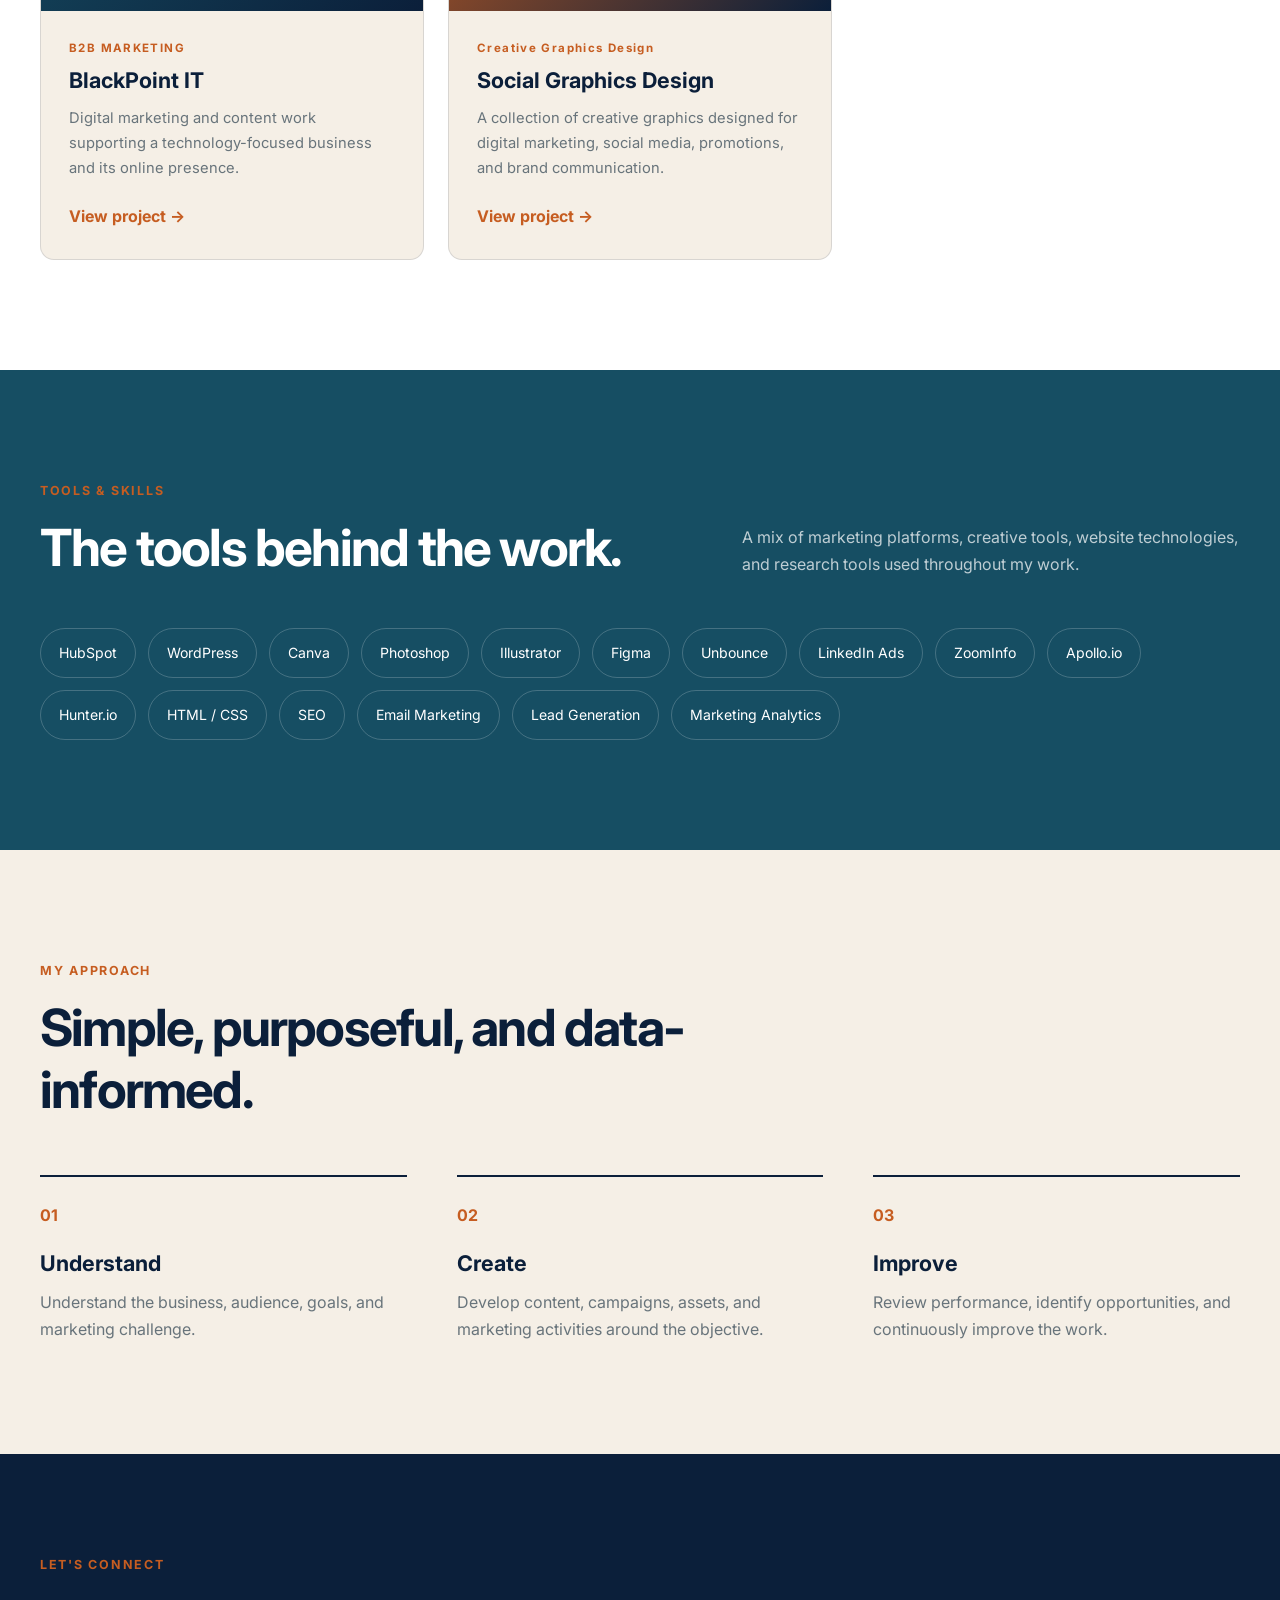
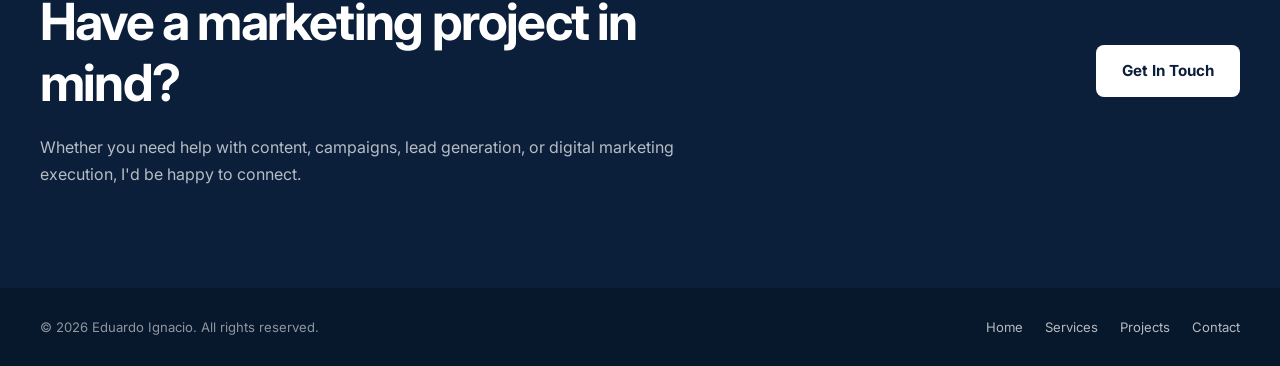
==== commit 04779aa4: "Update index.html" ====
--- a/index.html
+++ b/index.html
@@ -487,7 +487,7 @@
               </h3>
 
               <p>
-                A collection of creative graphics designed in Canva for digital marketing, social media, promotions, and brand communication.
+                A collection of creative graphics designed for digital marketing, social media, promotions, and brand communication.
               </p>
 
               <a href="https://projectdesign25.my.canva.site/creative-graphics-design" target="_blank" class="text-link">
